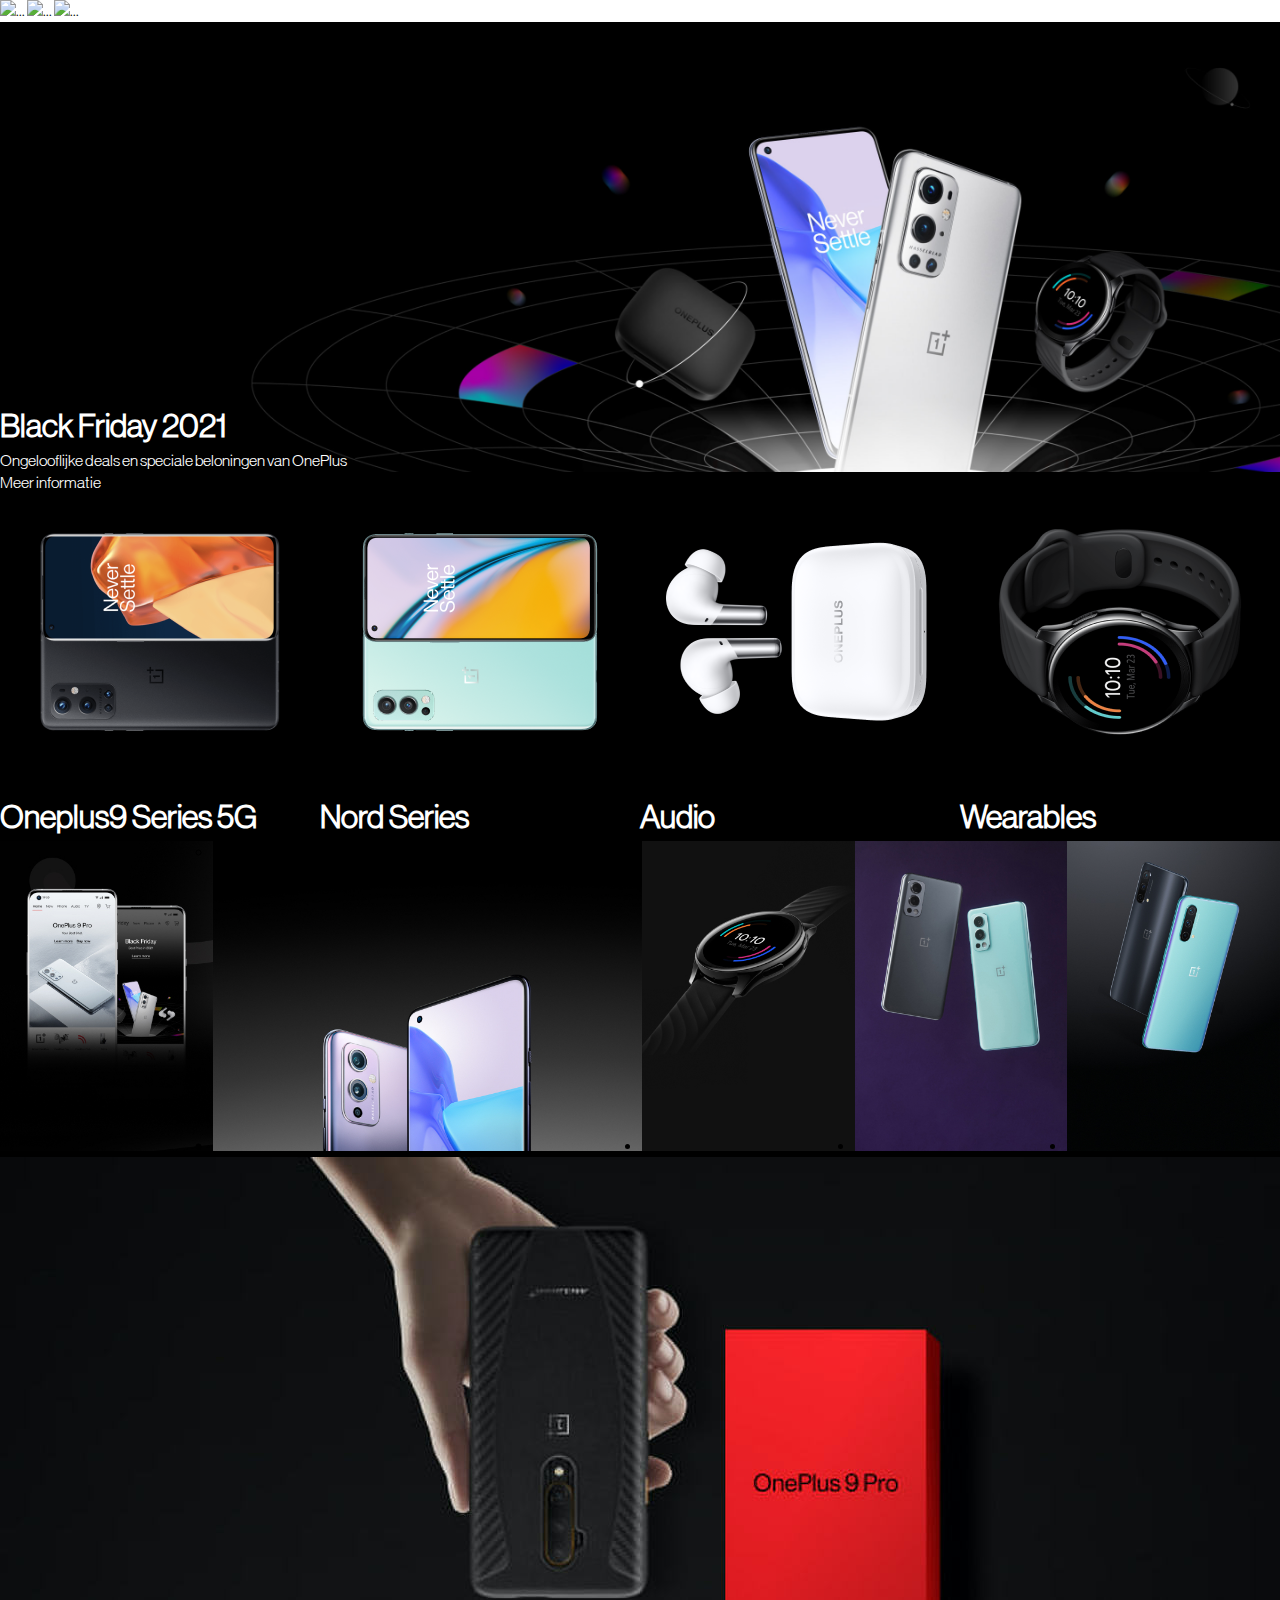
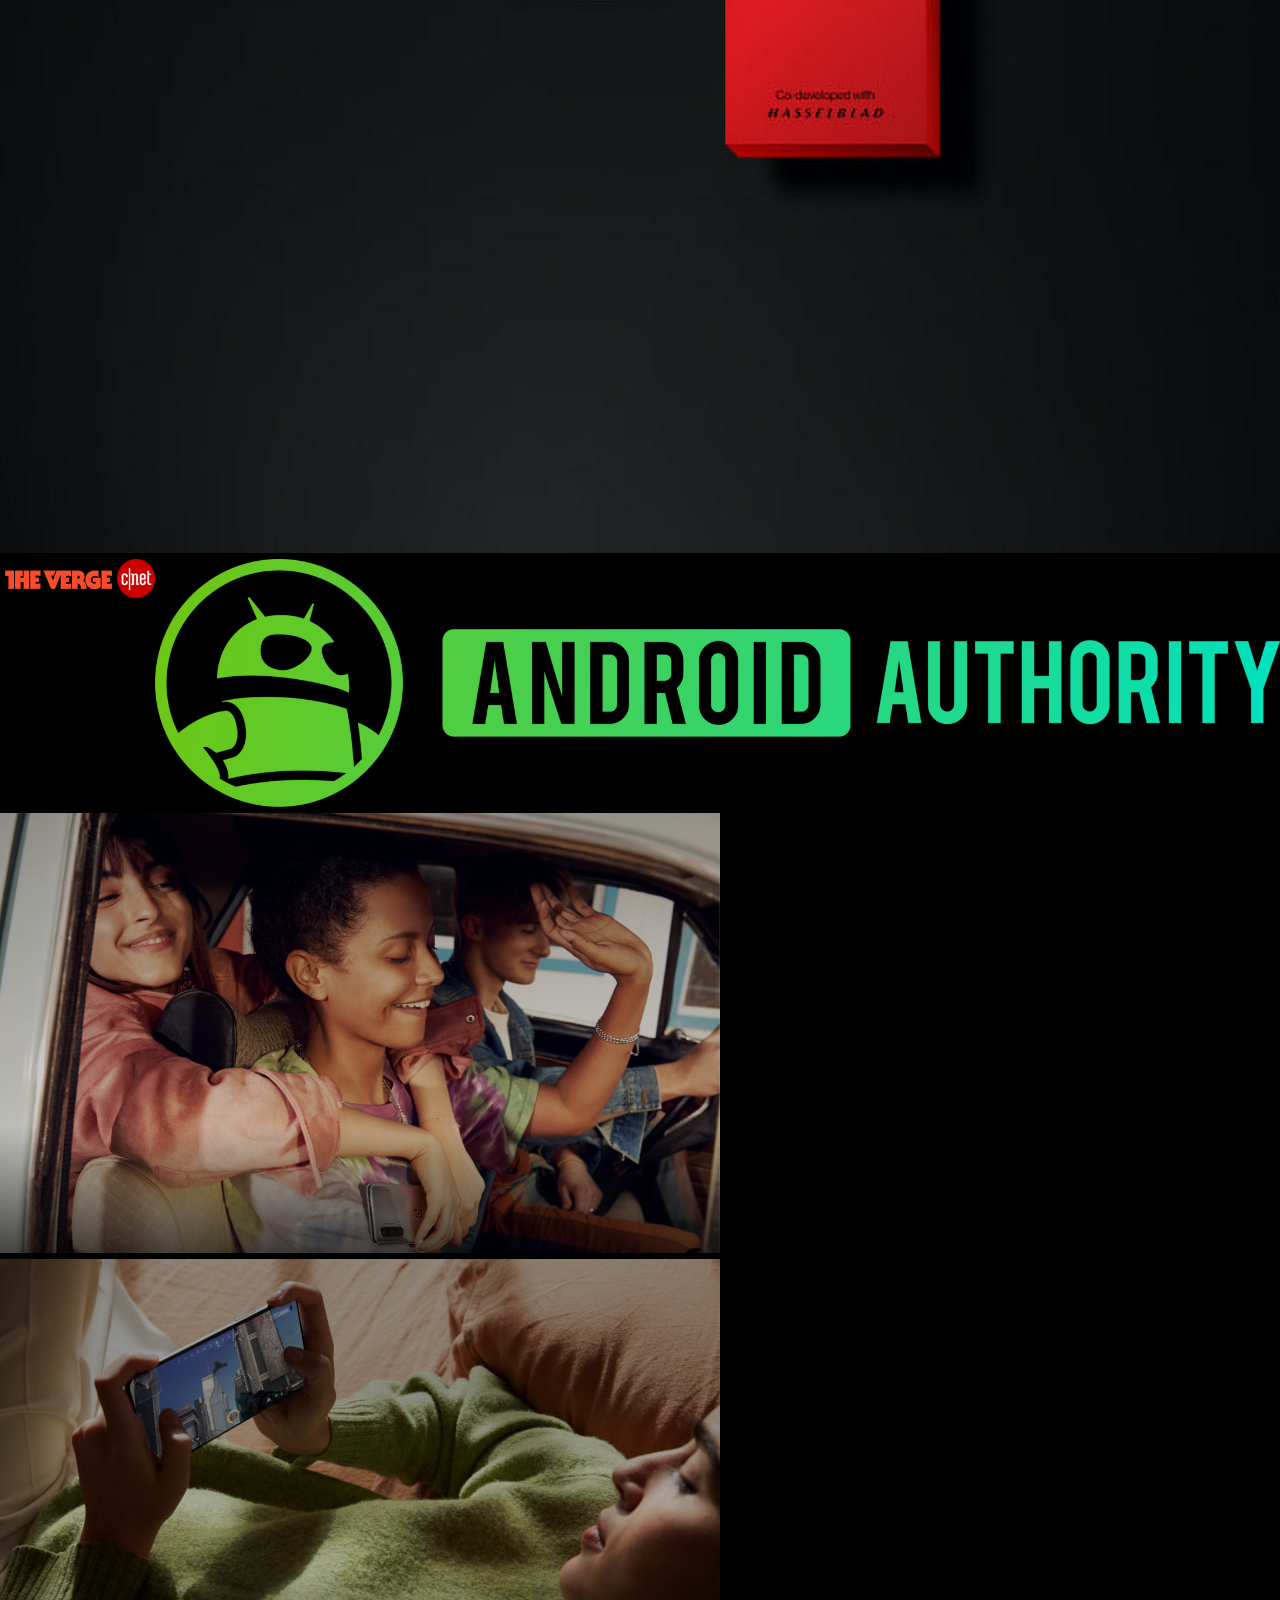
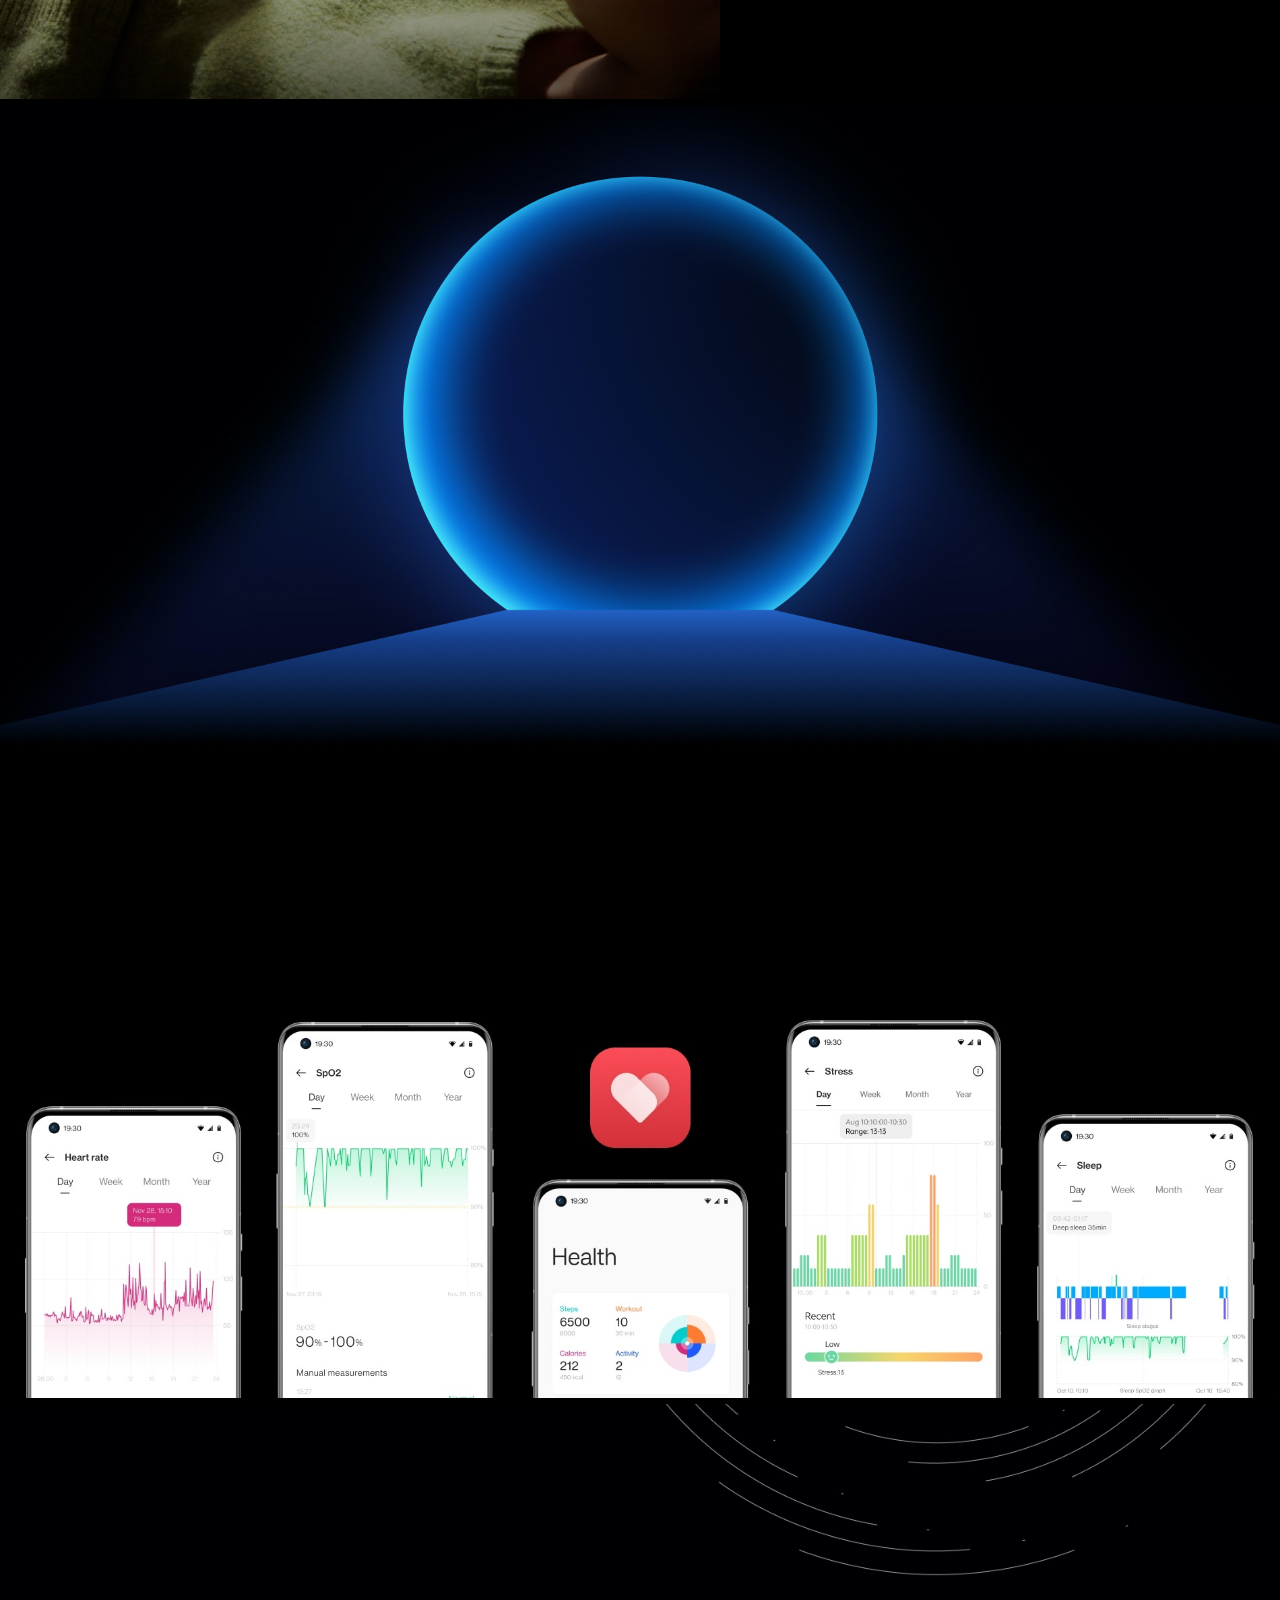
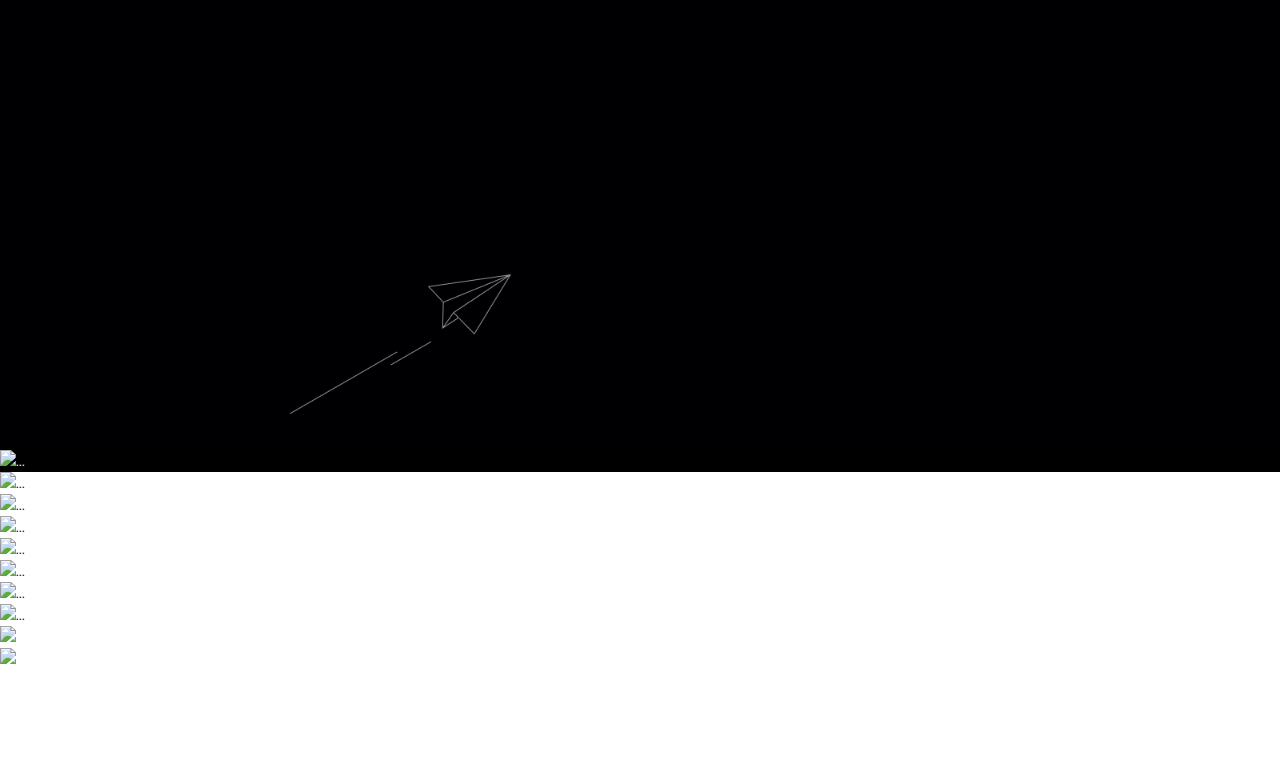
==== index.html @ 057f39b5 "Add files via upload" ====
<!doctype html>
<html lang="nl">
	
<head>
	<meta charset="UTF-8">
	<meta name="author" content="jouw naam">
	<meta name="viewport" content="width=device-width, initial-scale=1">
	
	<title>Never Settle - OnePlus (Nederland)</title>
	
	<link href="styles/style.css" rel="stylesheet">
	<link rel="icon" type="image/svg+xml" href="images/favicon.svg">
</head>

<body>
	<header>
		<img src="images/..." alt="...">
		<img src="images/..." alt="...">
		<img src="images/..." alt="...">
	</header>

	<main>

		<!--- Overzicht van de producten --->
		<section>

			<!--- Eerste carrousel --->
				<ul>
					<li>
						<a href="#">
							<h1>Black Friday 2021</h1>
							<p>Ongelooflijke deals en speciale beloningen van OnePlus</p>
							<a href="#">Meer informatie</a>
						</a>
					</li>
					<li>
						<a href="#">
							
							<h1></h1>
							<p></p>
							<a></a>
						</a>
					</li>
					<li>
						<a href="#">
							
							<h1></h1>
							<p></p>
							<a></a>
						</a>
					</li>
					<li>
						<a href="#">
							
							<h1></h1>
							<p></p>
							<a></a>
						</a>
					</li>
					<li>
						<a href="#">
							
							<h1></h1>
							<p></p>
							<a></a>
						</a>
					</li>
				</ul>

			<!--- Lijst van producten --->
			<ul>
				<li>
					<a href="#">
						<img src="images/lijst1_telefoon1.png" alt="Afbeelding van de OnePlus 9">
						<h1>Oneplus9 Series 5G</h1>
					</a>
				</li>

				<li>
					<a href="#">
						<img src="images/lijst1_telefoon2.png" alt="Afbeelding van OnePlus Nord">
						<h1>Nord Series</h1>
						<p></p>
						<a></a>
					</a>
				</li>

				<li>
					<a href="#">
						<img src="images/lijst1_earbuds.png" alt="Afbeelding van earbuds">
						<h1>Audio</h1>
						<p></p>
						<a></a>
					</a>
				</li>

				<li>
					<a href="#">
						<img src="images/lijst1_smartwatch.png" alt="Afbeelding van een smartwatch">
						<h1>Wearables</h1>
						<p></p>
						<a></a>
					</a>
				</li>
			</ul>

			<!--- Tegels met producten --->
			<ul>
				<!--- Tegel 1: OnePlus Store App --->
				<li>
					<a href="#">
						<img src="images/tile_oneplusstore.jpeg" alt="Afbeelding van 2 OnePlus toestellen">
						<h1></h1>
						<p></p>
						<a href="#"></a>
					</a>
				</li>
				<!--- Tegel 2: Tweede carrousel  --->
				<li>
					<ul>
							<li>
								<a href="#">
									<img class="hide" src="images/carrousel2_earbuds.jpeg" alt="Afbeelding van OnePlus Buds Pro ">
									<h1></h1>
									<p></p>
									<a href="#"></a>
								</a>
							</li>
							<li>
								<a href="#">
									<img src="images/carrousel2_oneplus9.jpeg" alt="afbeelding van OnePlus 9">
									<h1></h1>
									<p></p>
									<a href="#"></a>
								</a>
							</li>
					</ul>
				</li>
				<!--- Tegel 3: OnePlus Watch --->
				<li>
					<a href="#">
						<img src="images/tile_watch.jpeg" alt="...">
						<h1></h1>
						<p></p>
						<a href="#"></a>
					</a>
				</li>
				<!--- Tegel 4: OnePlus Nord 2 5G --->
				<li>
					<a href="#">
						<img src="images/tile_nord5g.jpeg" alt="...">
						<h1></h1>
						<p></p>
						<a href="#"></a>
					</a>
				</li>
				<!--- Tegel 5: OnePlus Nord CE 5G  --->
				<li>
					<a href="#">
						<img src="images/tile_nordce.jpeg" alt="...">
						<h1></h1>
						<p></p>
						<a href="#"></a>
					</a>
				</li>
			</ul>

			<!-- Tegel over inruilen en besparen -->
			<section>
				<a href="#">
					<img src="images/oneplus9pro.jpeg" alt="Afbeelding van OnePlus 9 pro">
					<h1></h1>
					<p></p>
					<a href="#"></a>
				</a>
			</section>

		</section>

			
			

		<!--- Quotes carrousel  --->
		<ul>
			<li>
				<img src="images/quote_theverge.png" alt="logo van the Verge">
				<blockquote></blockquote>	
			</li>

			<li>
				<img src="images/quote_cnet.png" alt="logo van Cnet">
				<blockquote></blockquote>	
			</li>

			<li>
				<img src="images/quote_androidauthority.png" alt="logo van Android Authority">
				<blockquote></blockquote>	
			</li>
		</ul>

		<!-- Tegels om te navigeren naar extra informatie-->
		<ul>
			<li>
				<a href="#">
					<h1></h1>
					<img src="images/lijst2_onderwijsprogramma.jpeg" alt="Foto van mensen in een auto">
					<a href="#"></a>
				</a>
			</li>
			<li>
				<a href="#">
					<h1></h1>
					<img src="images/lijst2_referralprogram.jpeg" alt="Foto van iemand die aan het gamen is op een telefoon">
					<a href="#"></a>
				</a>
			</li>
			<li>
				<a href="#">
					<h1></h1>
					<img src="images/lijst2_oxygenos.jpeg" alt="Afbeelding van een blauwe cirkel">
					<a href="#"></a>
				</a>
			</li>
			<li>
				<a href="#">
					<h1></h1>
					<img src="images/lijst2_health.jpeg" alt="Afbeelding van een gezondheidsapp">
					<a href="#"></a>
				</a>
			</li>
		</ul>

		<!-- Nieuwsbrief-->
		<section>
			<img src="images/subscribe.jpeg" alt="Afbeelding van een papieren vliegtuig">
			<h1></h1>
			<form></form>
			<p><a href="#"></a></p>
		</section>

		<!-- sticky knoppen-->
		<ul>
			<li>
				<a href="#">
					<img src="images/..." alt="...">
				</a>
			</li>
		</ul>
	</main>

	<footer>
		<!-- accordion met navigatie-->
		<ul>
			<li>
				<a href="#">
					<h1></h1>
				</a>
			</li>
			<li>
				<a href="#">
					<h1></h1>
				</a>
			</li>
			<li>
				<a href="#">
					<h1></h1>
				</a>
			</li>
			<li>
				<a href="#">
					<h1></h1>
				</a>
			</li>
			<li>
				<a href="#">
					<h1></h1>
				</a>
			</li>
		</ul>

		<!-- Betaalmethodes -->
		<ul>
			<li>
				<img src="images/..." alt="...">
			</li>
			<li>
				<img src="images/..." alt="...">
			</li>
			<li>
				<img src="images/..." alt="...">
			</li>
			<li>
				<img src="images/..." alt="...">
			</li>
			<li>
				<img src="images/..." alt="...">
			</li>
			<li>
				<img src="images/..." alt="...">
			</li>
			<li>
				<img src="images/..." alt="...">
			</li>
		</ul>

		<!-- Contact -->
		<section>
			<a href="#">
				<img src="images/..." alt="...">
			
			</a>
			<p></p>
		</section>

		<!-- Taalselectie -->
		<section>
			<a href="#">
				<img src="images/..." alt="...">
			</a>
		</section>

		<!-- Footer navigatie -->

		<ul>
			<li>
				<a href="#"></a>
			</li>
			<li>
				<a href="#"></a>
			</li>
			<li>
				<a href="#"></a>
			</li>
			<li>
				<a href="#"></a>
			</li>
			<li>
				<a href="#"></a>
			</li>
		</ul>
		

	</footer>
	
</body>
	
</html>
---- styles/style.css ----
*, html, *::after, *::before {
  box-sizing:border-box;  
  padding: 0px;
	margin: 0px;
  max-width:100%;
  
}

@font-face{
  font-family: "One Plus Sans";
  src: url("../fonts/OnePlusSans-Light.ttf");
}

body{
  font-family: "One Plus Sans", sans-serif
}

main{
  background-color:black;
}

a{
  text-decoration:none;
  color:white;
}

a:visited{
  text-decoration:none;
  color:white;
}

section:first-of-type > ul:first-of-type > li:first-of-type {
  background-image:url("../images/carrousel1_afbeelding1.jpeg");
  background-size:cover;
  height:50vh;
  background-position:95%;
}

section:first-of-type > ul:first-of-type > li:first-of-type > a:first-of-type{
  display:flex;
  flex-direction:column;
  justify-content:flex-end;
  height:inherit;

}

section:first-of-type > ul:nth-of-type(2){
  display:flex;
}

section:first-of-type > ul:nth-of-type(3){
  display:flex;
}

main > ul:first-of-type{
  display:flex;
}

.hide{
  display:none;
}
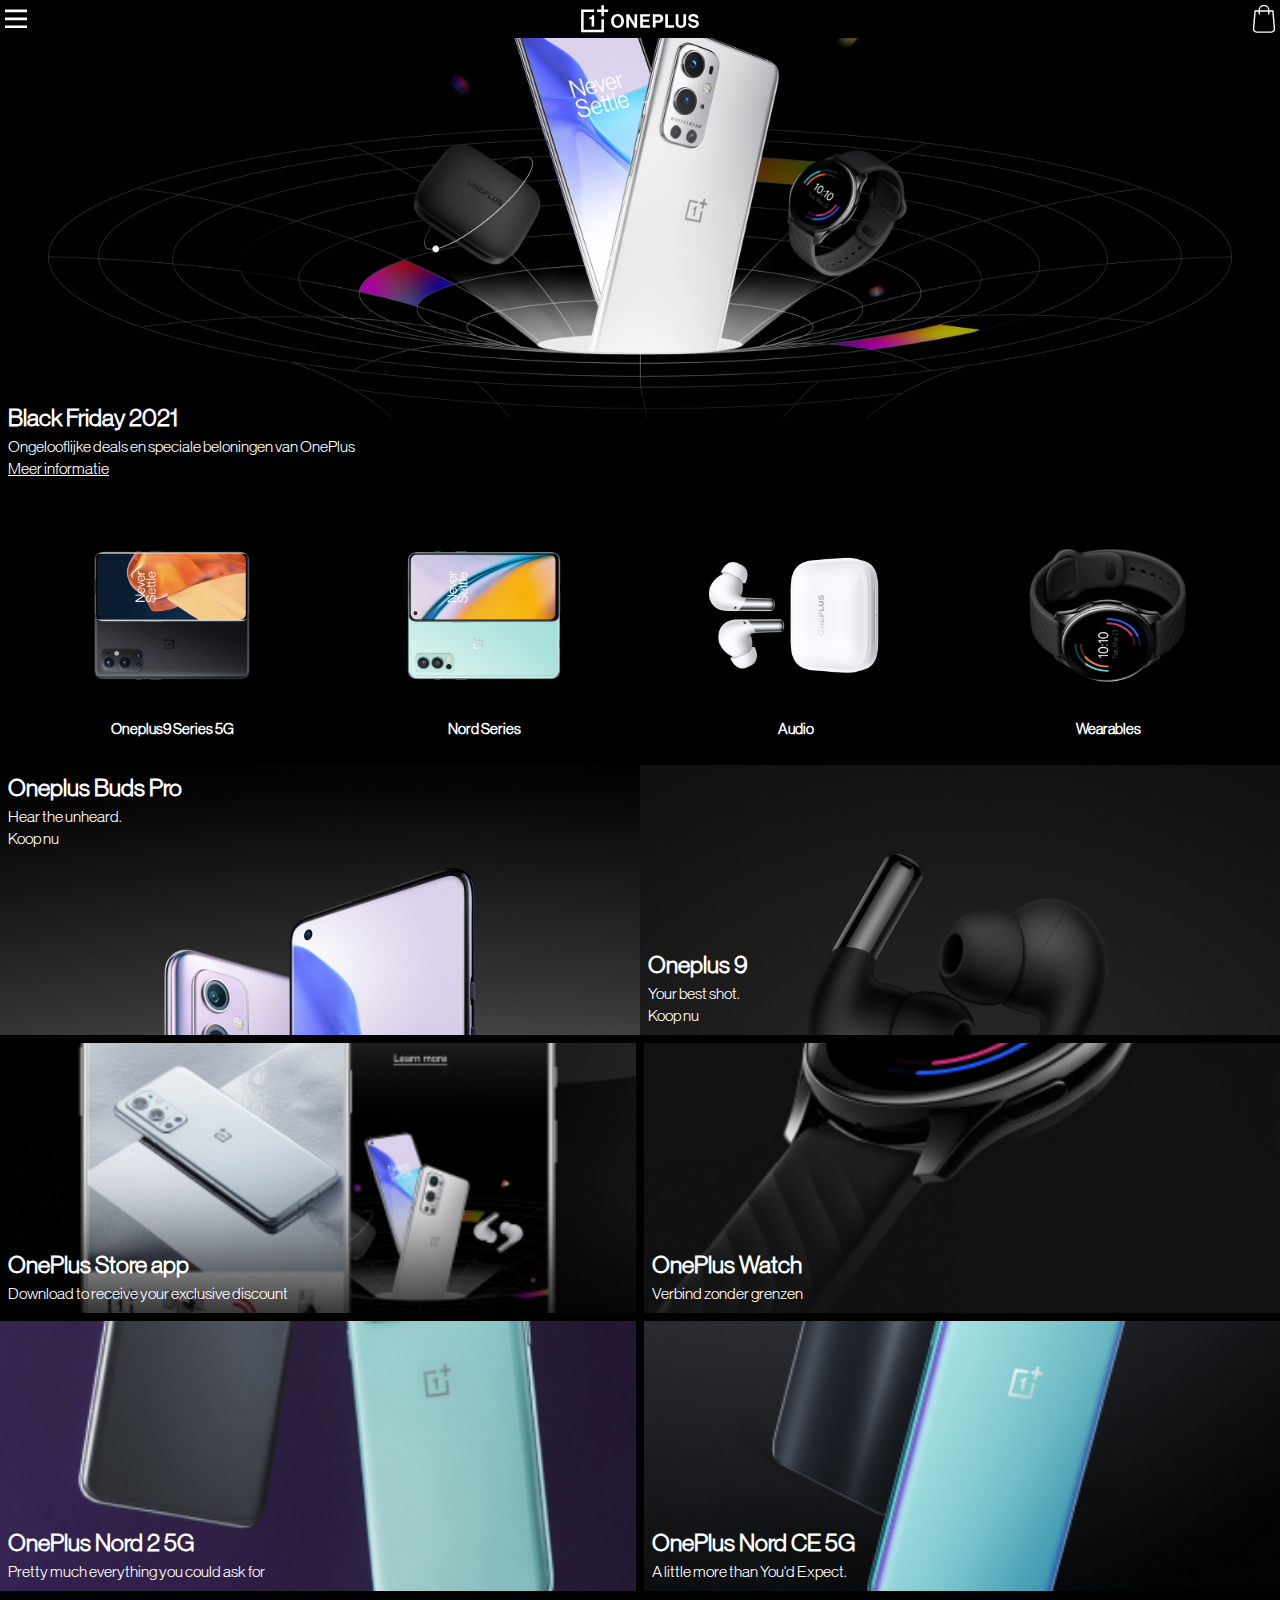
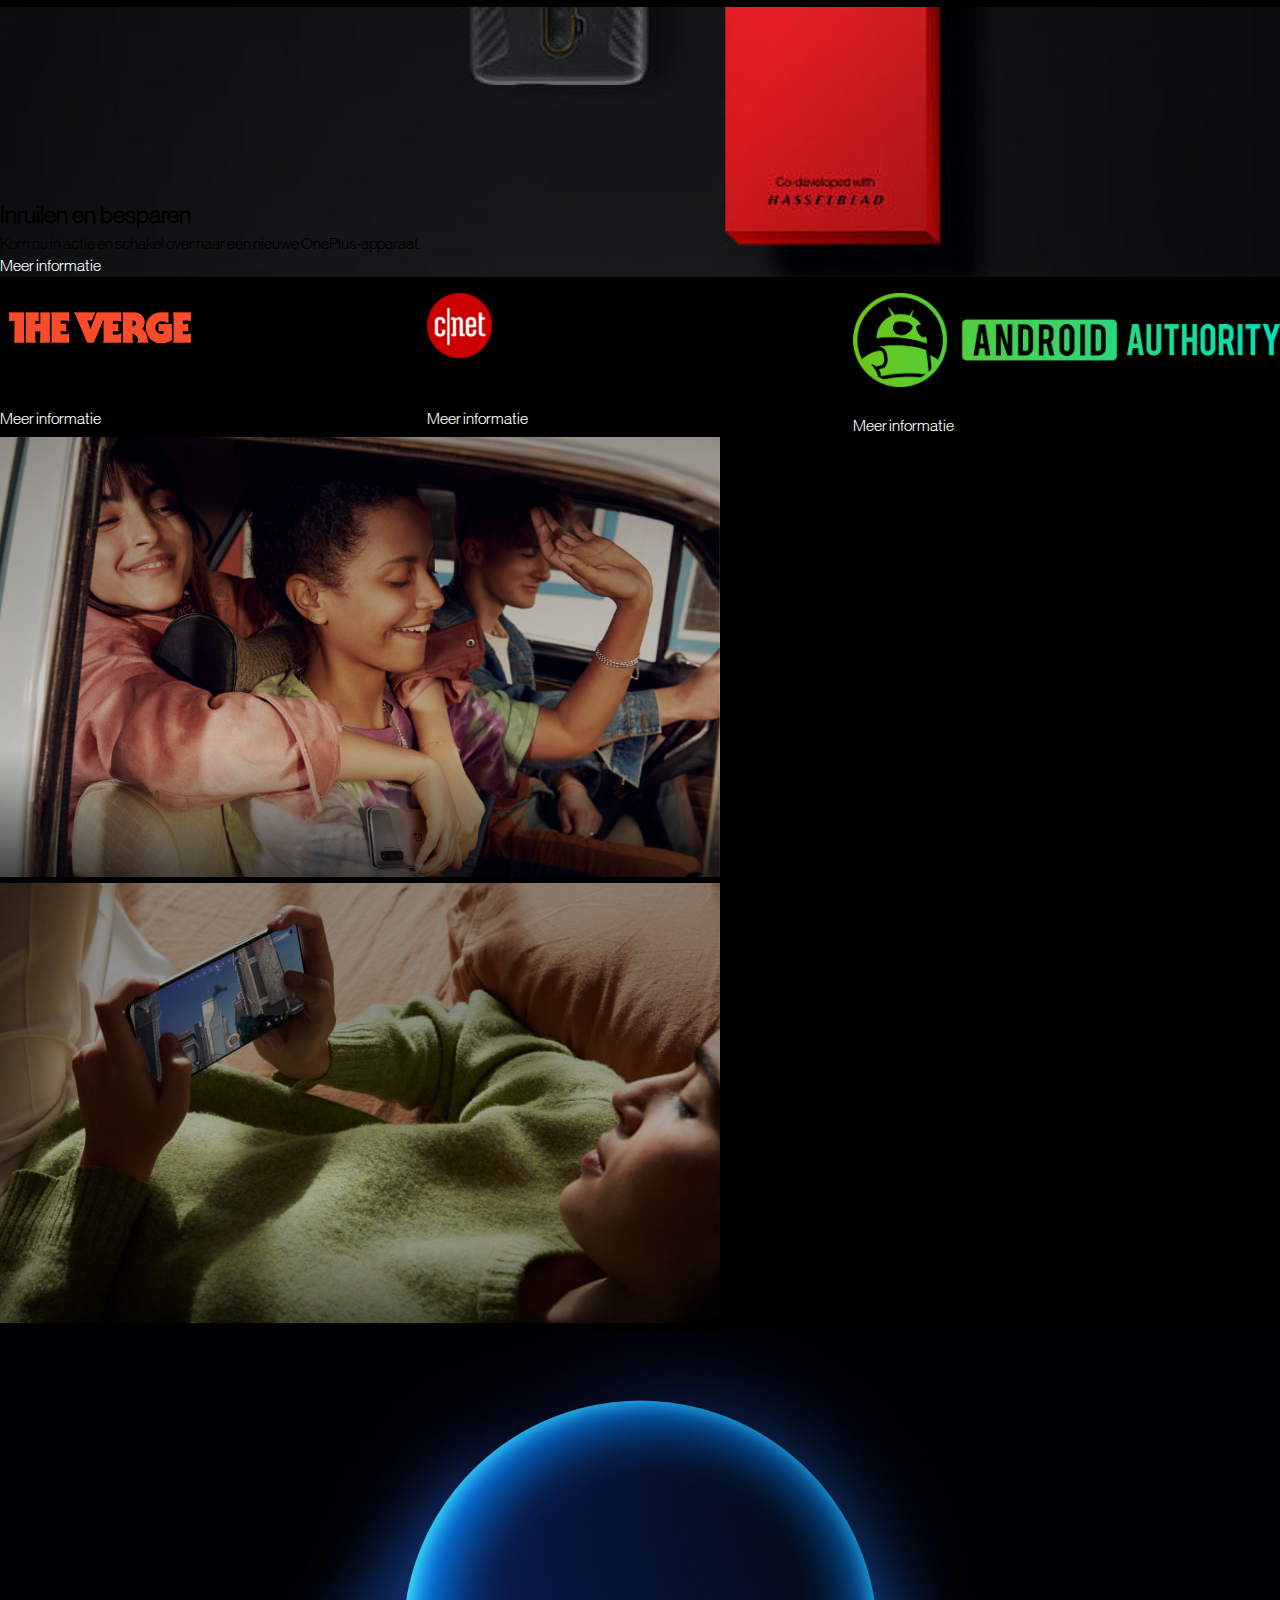
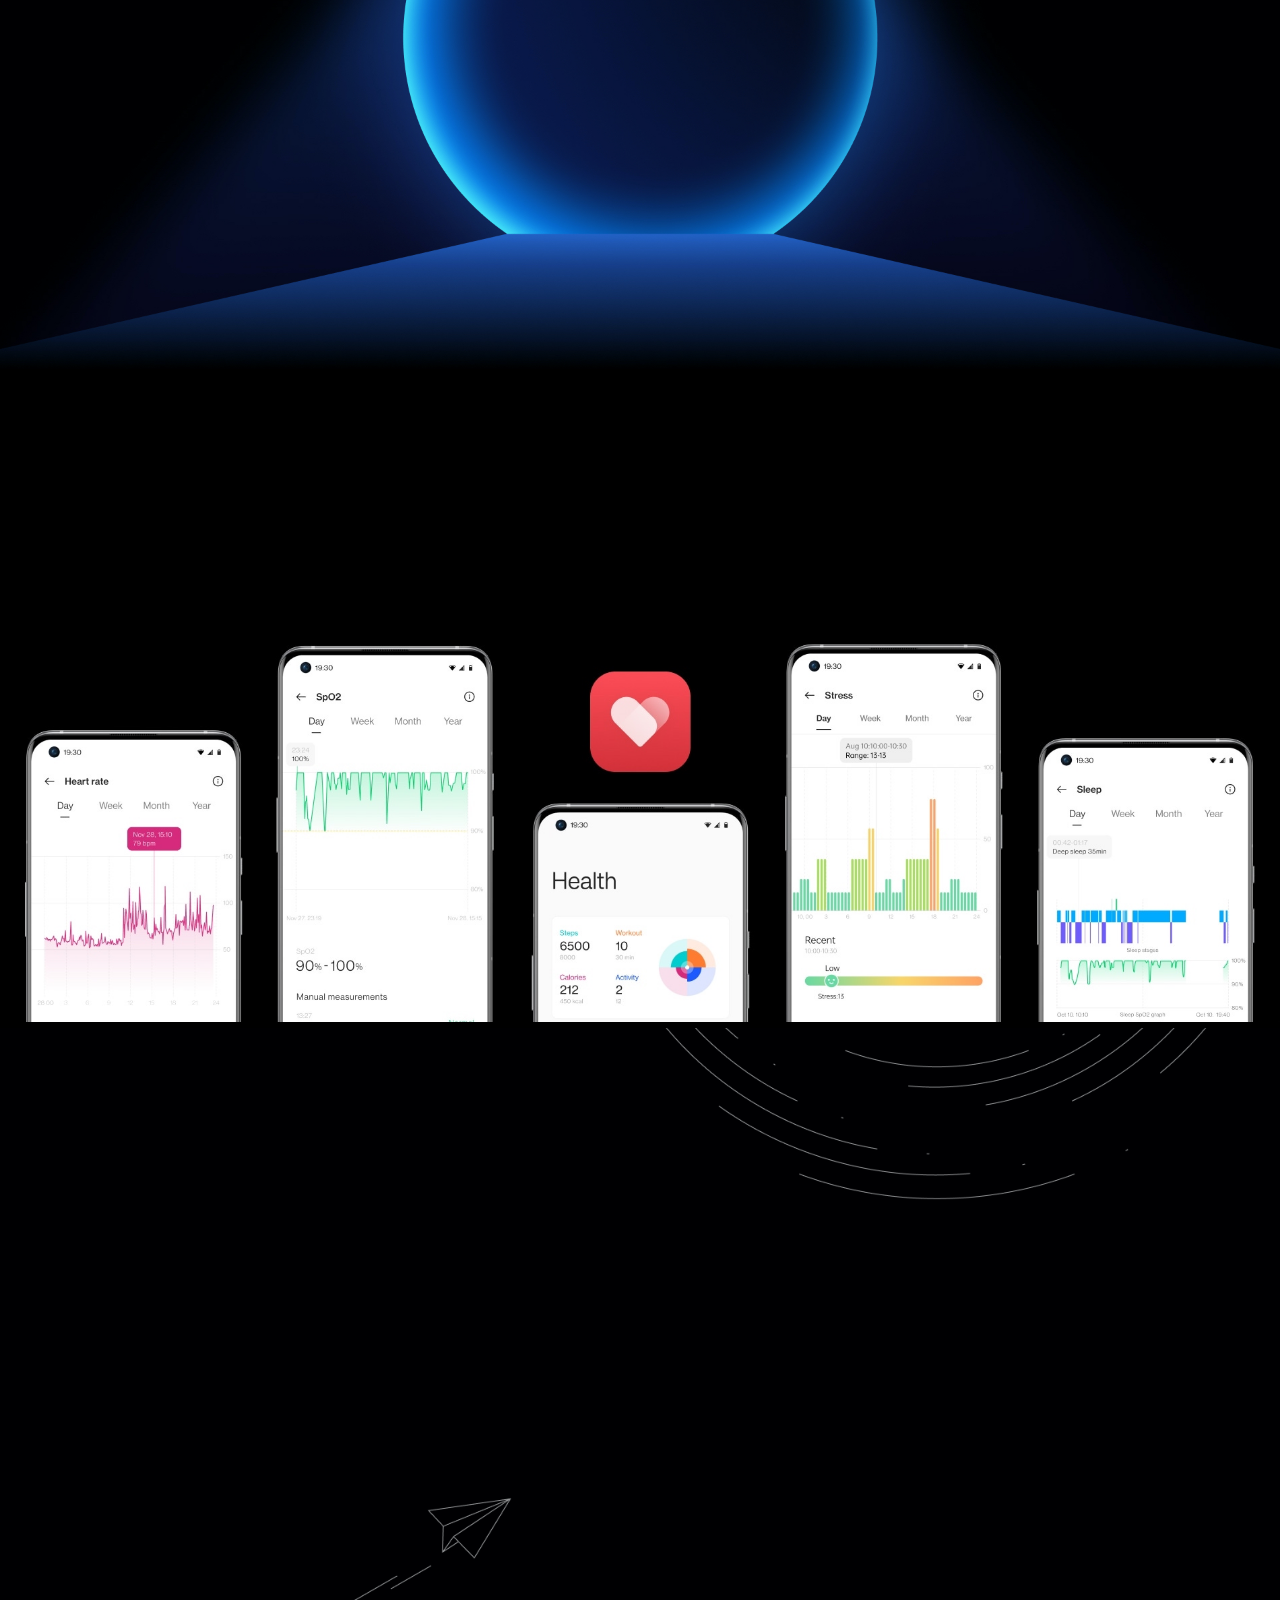
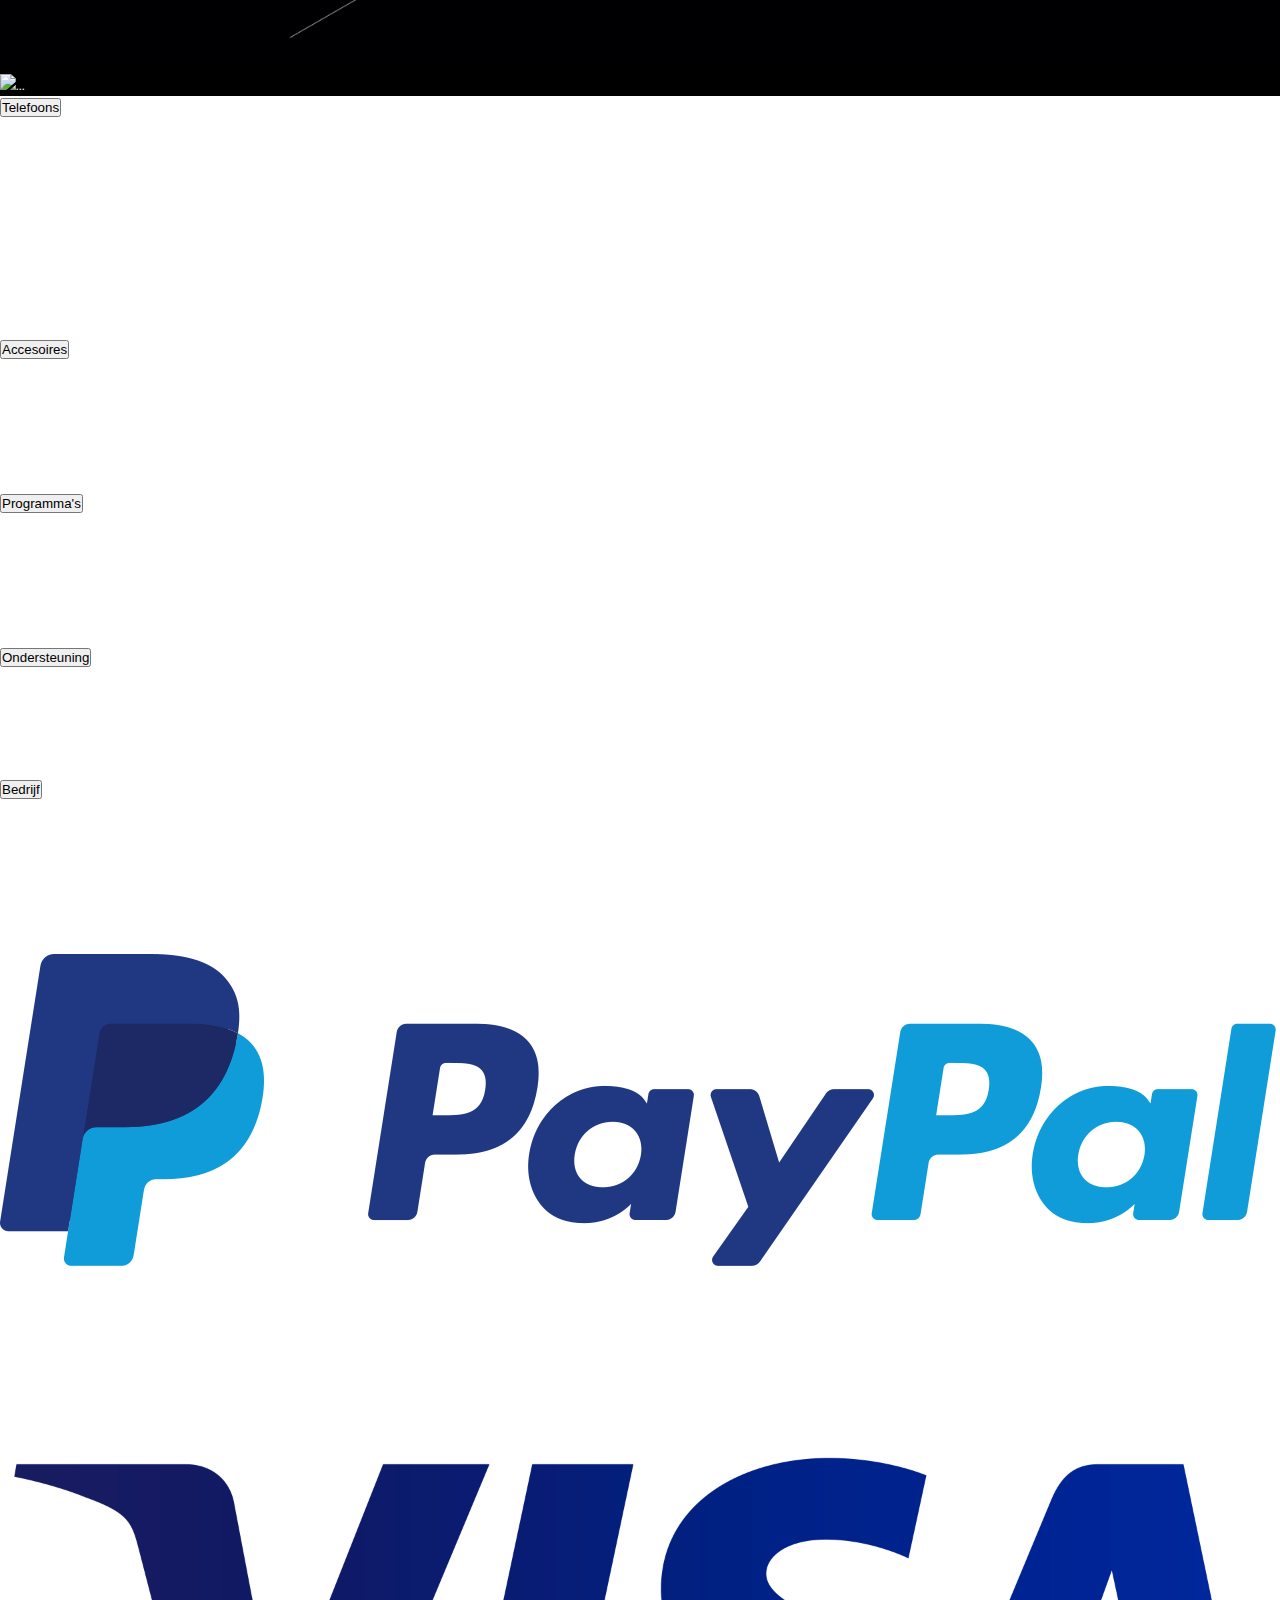
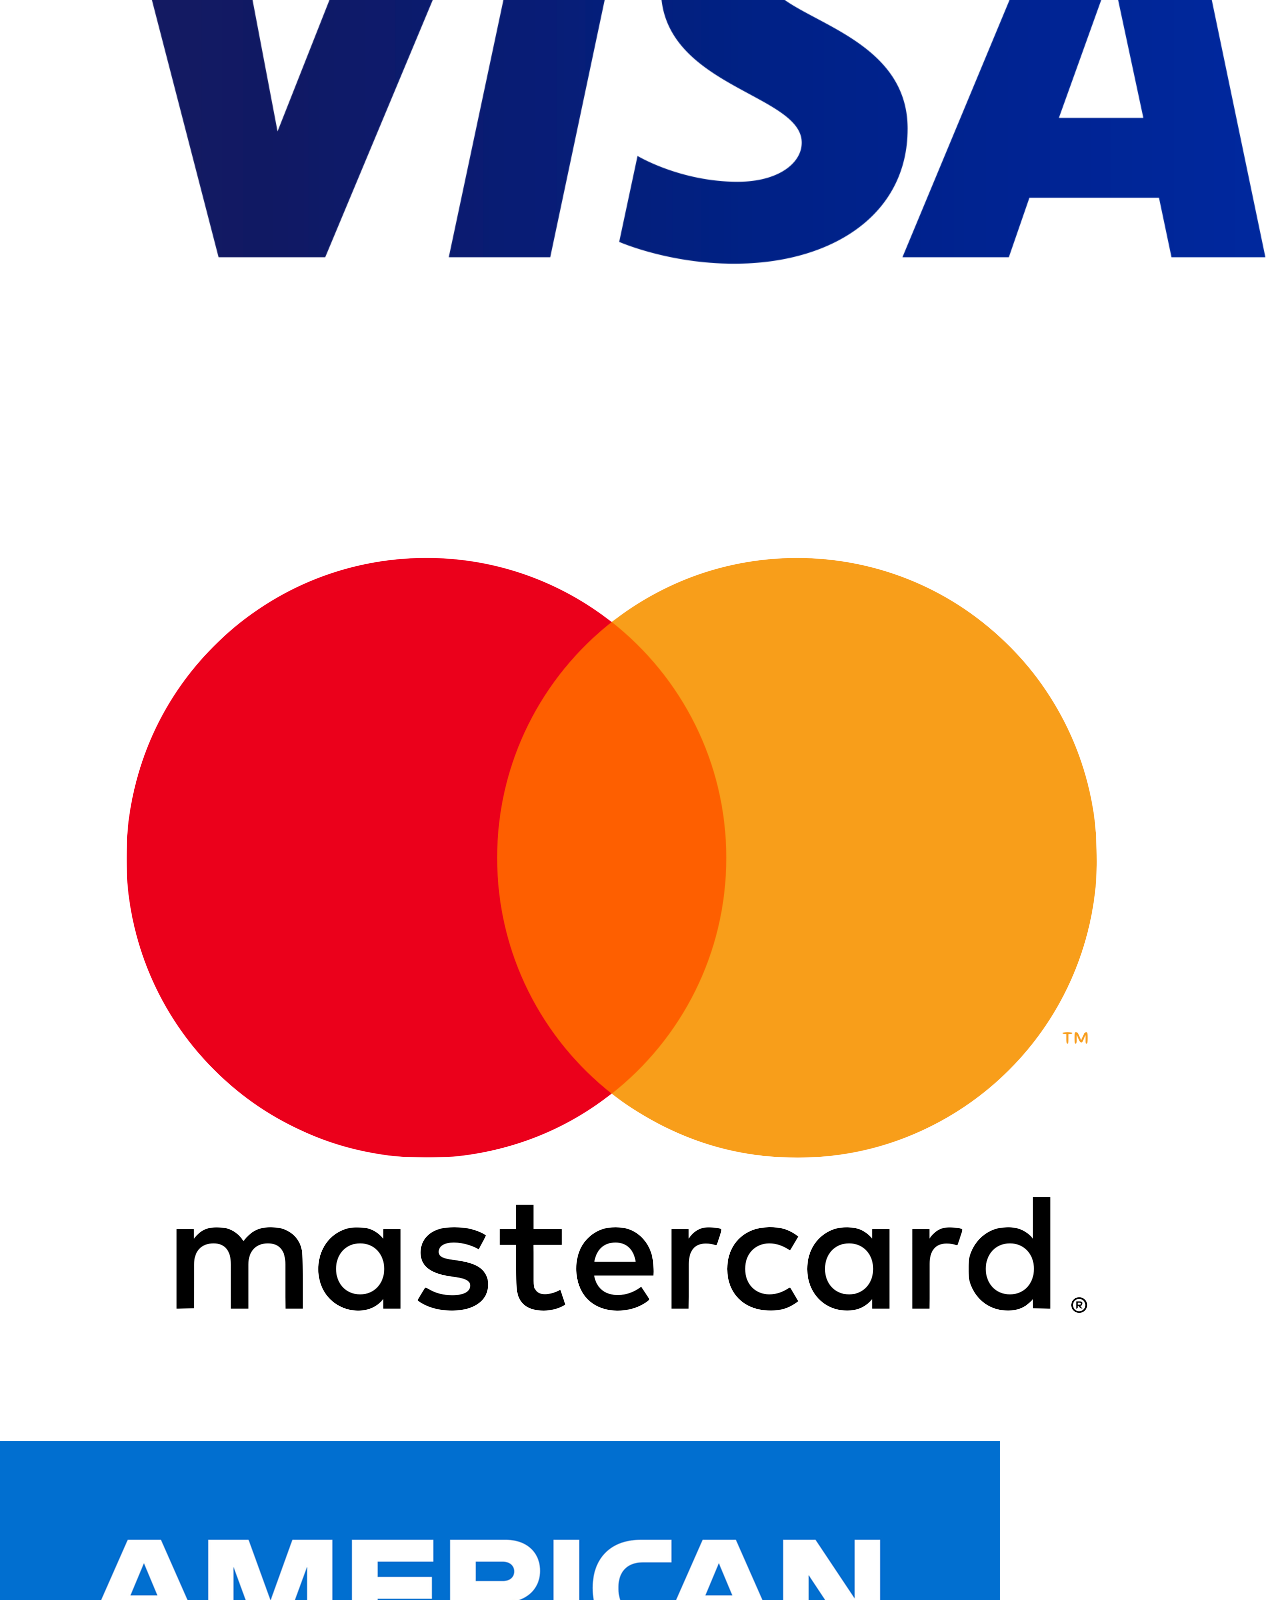
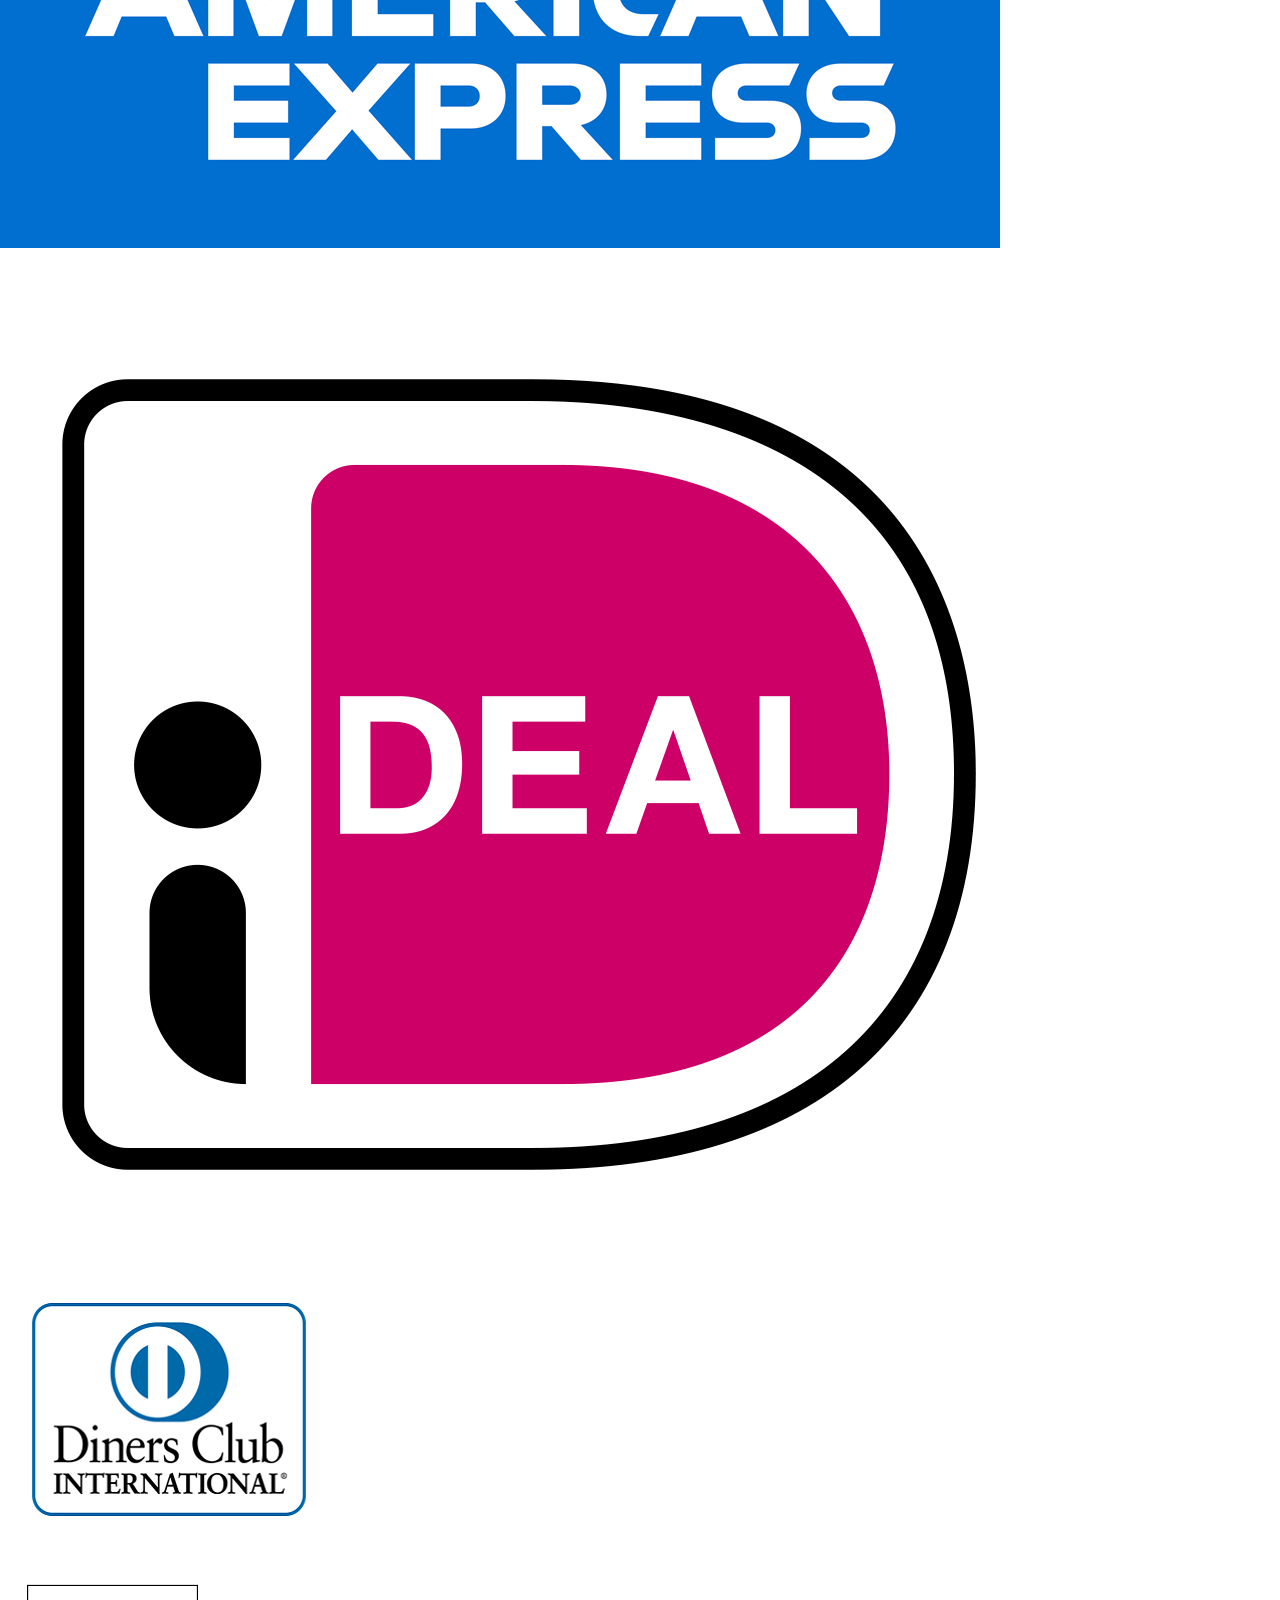
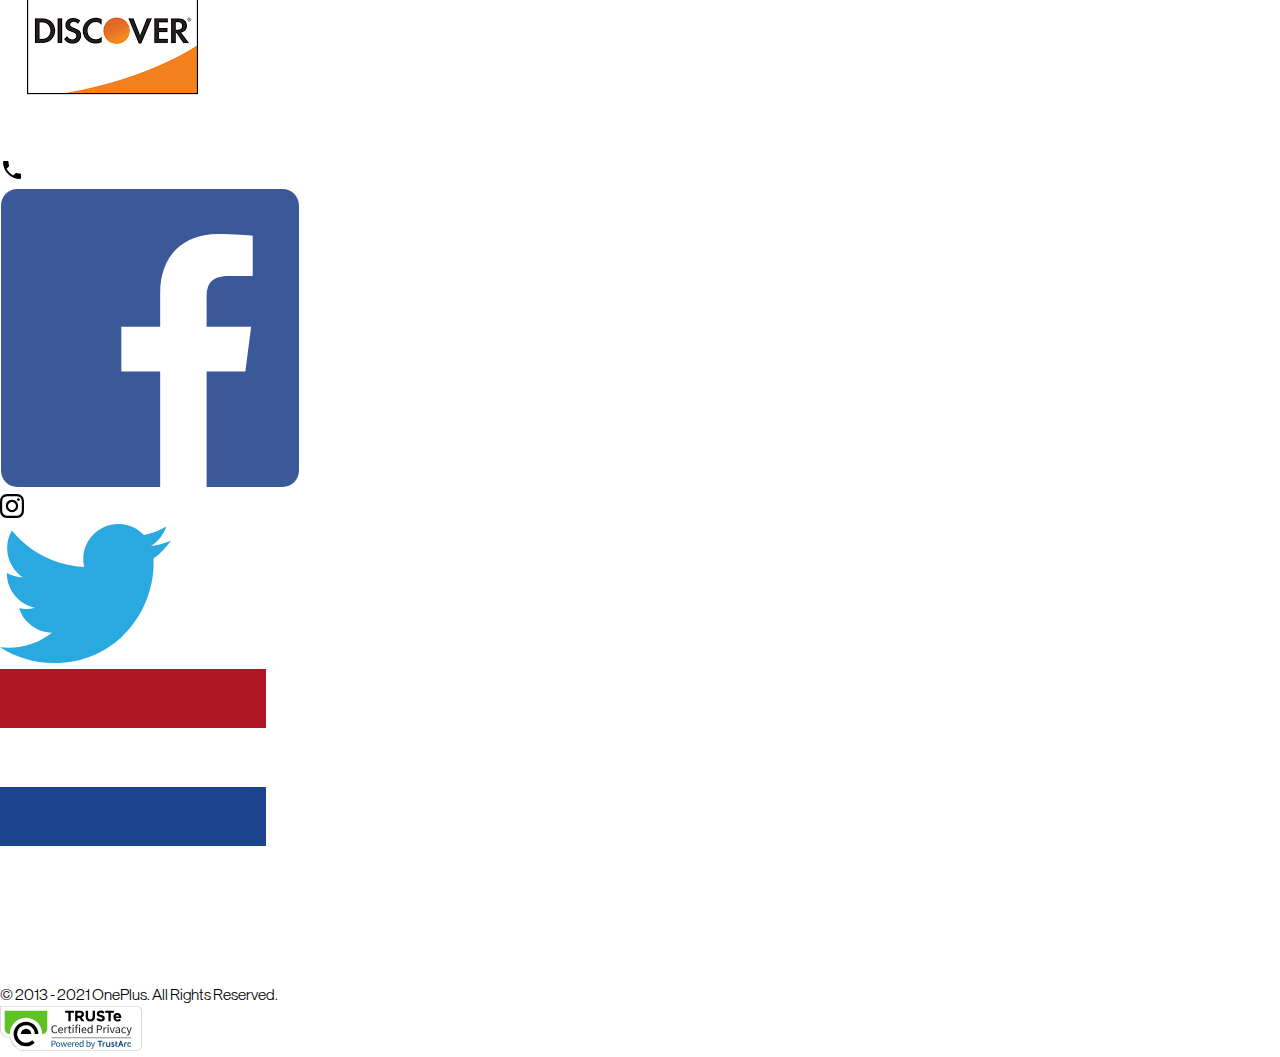
==== commit 3298843c: "Add files via upload" ====
--- a/index.html
+++ b/index.html
@@ -14,187 +14,187 @@
 
 <body>
 	<header>
-		<img src="images/..." alt="...">
-		<img src="images/..." alt="...">
-		<img src="images/..." alt="...">
+
+		<svg xmlns="http://www.w3.org/2000/svg" viewBox="0 0 17 14">
+			<path class="cls-1" d="M0,2H17V0H0ZM0,8H17V6H0Zm0,6H17V12H0Z"/>
+		</svg>
+		
+		<svg xmlns="http://www.w3.org/2000/svg" viewBox="0 0 174.6 40.8">
+			<path class="cls-1" d="M59.6,23.6c0-3.9-1.8-7-5.4-7s-5.5,3.1-5.5,7,1.8,7,5.5,7,5.4-3.1,5.4-7m-14.9,0c0-5.9,3.7-10.3,9.5-10.3s9.5,4.4,9.5,10.3S60,33.8,54.2,33.8s-9.5-4.3-9.5-10.2m22.4-9.9h4.1l6.6,11c.6,1.1,1.4,2.8,1.4,2.8h.1s-.1-2-.1-3.4V13.7h3.9V33.4H79.2L72.4,22.5c-.6-1-1.4-2.7-1.4-2.7h-.1s.1,2.1.1,3.4V33.4H67.1Zm20.4,0H102V17H91.5v4.4h9.2v3.3H91.5V30h10.6v3.4H87.5ZM110.1,23h4.1c2.1,0,3.2-1.2,3.2-2.9a2.79,2.79,0,0,0-3.1-2.9h-4.2ZM106,13.7h8.7a7.42,7.42,0,0,1,5.2,1.8,6.34,6.34,0,0,1,1.8,4.5c0,3.7-2.5,6.2-6.6,6.2h-4.8v7.1h-4.1V13.7Zm18.5,0h4V30h9.2v3.4H124.5ZM139.9,27V13.7h4V27.1c0,2,1,3.5,3.7,3.5,2.5,0,3.7-1.5,3.7-3.5V13.7h4V27.1c0,4.2-2.6,6.7-7.6,6.7-5.2-.1-7.8-2.5-7.8-6.8m18.2.3H162c.3,2.4,1.6,3.3,4.4,3.3,2,0,3.8-.7,3.8-2.5s-1.9-2.3-4.9-3c-3.5-.8-6.8-1.7-6.8-5.8,0-3.9,3.2-5.9,7.5-5.9s7.3,2.2,7.6,6.1h-3.8c-.2-2-1.8-3-3.8-3s-3.6.9-3.6,2.3c0,1.6,1.4,2.1,4.3,2.7,4.1.9,7.4,1.8,7.4,6.1,0,4-3.2,6.2-7.7,6.2-5.2,0-8.2-2.4-8.3-6.5M.5,6.7V40.3H34.1V21.1H30.4V36.6H4.2V10.5H19.7V6.7ZM30.4.5V6.7H24.1v3.8h6.3v6.2h3.7V10.5h6.2V6.7H34.1V.5Z"/>
+			<path d="M19.7,31.6V15.2H16.4a3.22,3.22,0,0,1-1,2.5,4,4,0,0,1-2.6.7h-.4v2.7h3.5V31.6Z"/>
+		</svg>
+
+		<svg xmlns="http://www.w3.org/2000/svg" viewBox="0 0 386 483.1">
+			<path d="M386,418.7,358.2,105.4a11.91,11.91,0,0,0-12-10.9H287.6a94.6,94.6,0,0,0-189.2,0H39.8a12.05,12.05,0,0,0-12,10.9L0,418.7v1.1c0,34.9,32.1,63.3,71.5,63.3h243c39.4,0,71.5-28.4,71.5-63.3ZM193,24a70.7,70.7,0,0,1,70.6,70.5H122.4A70.7,70.7,0,0,1,193,24ZM314.5,459H71.5c-26,0-47.2-17.3-47.5-38.8L50.8,118.5H98.4v42.1a12,12,0,0,0,24,0V118.5H263.6v42.1a12,12,0,1,0,24,0V118.5h47.6L362,420.3C361.7,441.7,340.5,459,314.5,459Z"/>
+		</svg>
+	
 	</header>
 
 	<main>
 
-		<!--- Overzicht van de producten --->
+		<!-- Overzicht van de producten -->
 		<section>
-
-			<!--- Eerste carrousel --->
-				<ul>
-					<li>
-						<a href="#">
-							<h1>Black Friday 2021</h1>
+			<!-- Eerste carrousel -->
+				<ul>
+					<li>
+						<a href="#">
+							<h2>Black Friday 2021</h2>
 							<p>Ongelooflijke deals en speciale beloningen van OnePlus</p>
-							<a href="#">Meer informatie</a>
+							<p>Meer informatie</p>
+						</a>
+					</li>
+					<li>
+						<a href="#">
+							<h2>OnePlus Nord 2 x PACMAN edition</h2>
+							<p>Pretty much all the fun you could ask for.</p>
+							<p> Meer informatie</p>
 						</a>
 					</li>
 					<li>
 						<a href="#">
 							
-							<h1></h1>
-							<p></p>
-							<a></a>
+							<h2>OnePlus Education-programma</h2>
+							<p>Verifieer je studentenidentiteit om exclusieve kortingen te krijgen</p>
+							<p>Nu Verifieren</p>
+						
+						</a>
+					</li>
+					<li>
+						<a href="#">
+							<h2>OnePlus Day</h2>
+							<p>Vel plezier met het deelnemen aan de OnePlus Day Beperkte Flash Sale! Ontdek de voordelen van het OnePlus lidmaatschap</p>
+							<p>Meer info over het OnePlus lidmaatschap</p>
+				
 						</a>
 					</li>
 					<li>
 						<a href="#">
 							
-							<h1></h1>
-							<p></p>
-							<a></a>
-						</a>
-					</li>
-					<li>
-						<a href="#">
-							
-							<h1></h1>
-							<p></p>
-							<a></a>
-						</a>
-					</li>
-					<li>
-						<a href="#">
-							
-							<h1></h1>
-							<p></p>
-							<a></a>
-						</a>
-					</li>
-				</ul>
-
-			<!--- Lijst van producten --->
+							<h2>OnePlus 9 Pro</h2>
+							<p>koop nu</p>
+						
+						</a>
+					</li>
+				</ul>
+			
+		</section>
+		<section>
+			<!-- Lijst van producten -->
 			<ul>
 				<li>
 					<a href="#">
+						<h2>Oneplus9 Series 5G</h2>
 						<img src="images/lijst1_telefoon1.png" alt="Afbeelding van de OnePlus 9">
-						<h1>Oneplus9 Series 5G</h1>
-					</a>
-				</li>
-
-				<li>
-					<a href="#">
+					</a>
+				</li>
+
+				<li>
+					<a href="#">
+						<h2>Nord Series</h2>
 						<img src="images/lijst1_telefoon2.png" alt="Afbeelding van OnePlus Nord">
-						<h1>Nord Series</h1>
-						<p></p>
-						<a></a>
-					</a>
-				</li>
-
-				<li>
-					<a href="#">
+					</a>
+				</li>
+
+				<li>
+					<a href="#">
+						<h2> Audio</h2>
 						<img src="images/lijst1_earbuds.png" alt="Afbeelding van earbuds">
-						<h1>Audio</h1>
-						<p></p>
-						<a></a>
-					</a>
-				</li>
-
-				<li>
-					<a href="#">
+					</a>
+				</li>
+
+				<li>
+					<a href="#">
+						<h2>Wearables</h2>
 						<img src="images/lijst1_smartwatch.png" alt="Afbeelding van een smartwatch">
-						<h1>Wearables</h1>
-						<p></p>
-						<a></a>
 					</a>
 				</li>
 			</ul>
 
-			<!--- Tegels met producten --->
+			<!-- Tegels met producten -->
 			<ul>
-				<!--- Tegel 1: OnePlus Store App --->
-				<li>
-					<a href="#">
-						<img src="images/tile_oneplusstore.jpeg" alt="Afbeelding van 2 OnePlus toestellen">
-						<h1></h1>
-						<p></p>
-						<a href="#"></a>
-					</a>
-				</li>
-				<!--- Tegel 2: Tweede carrousel  --->
+				<!-- Tegel 1: OnePlus Store App -->
+				<li>
+					<a href="#">
+						<h2>OnePlus Store app</h2>
+						<p>Download to receive your exclusive discount</p>
+						
+					</a>
+				</li>
+				<!-- Tegel 2: Tweede carrousel  -->
 				<li>
 					<ul>
 							<li>
 								<a href="#">
-									<img class="hide" src="images/carrousel2_earbuds.jpeg" alt="Afbeelding van OnePlus Buds Pro ">
-									<h1></h1>
-									<p></p>
-									<a href="#"></a>
+									<h2>Oneplus 9</h2>
+									<p>Your best shot.</p>
+									<p>Koop nu</p>
 								</a>
 							</li>
 							<li>
 								<a href="#">
-									<img src="images/carrousel2_oneplus9.jpeg" alt="afbeelding van OnePlus 9">
-									<h1></h1>
-									<p></p>
-									<a href="#"></a>
+									<h2>Oneplus Buds Pro</h2>
+									<p>Hear the unheard.</p>
+									<p>Koop nu</p>
+									
 								</a>
 							</li>
 					</ul>
 				</li>
-				<!--- Tegel 3: OnePlus Watch --->
-				<li>
-					<a href="#">
-						<img src="images/tile_watch.jpeg" alt="...">
-						<h1></h1>
-						<p></p>
-						<a href="#"></a>
-					</a>
-				</li>
-				<!--- Tegel 4: OnePlus Nord 2 5G --->
-				<li>
-					<a href="#">
-						<img src="images/tile_nord5g.jpeg" alt="...">
-						<h1></h1>
-						<p></p>
-						<a href="#"></a>
-					</a>
-				</li>
-				<!--- Tegel 5: OnePlus Nord CE 5G  --->
-				<li>
-					<a href="#">
-						<img src="images/tile_nordce.jpeg" alt="...">
-						<h1></h1>
-						<p></p>
-						<a href="#"></a>
+				<!-- Tegel 3: OnePlus Watch -->
+				<li>
+					<a href="#">
+						<h2>OnePlus Watch</h2>
+						<p>Verbind zonder grenzen</p>
+			
+					</a>
+				</li>
+				<!-- Tegel 4: OnePlus Nord 2 5G -->
+				<li>
+					<a href="#">
+		
+						<h2>OnePlus Nord 2 5G</h2>
+						<p>Pretty much everything you could ask for</p>
+				
+					</a>
+				</li>
+				
+				<!-- Tegel 5: OnePlus Nord CE 5G  -->
+				<li>
+					<a href="#">
+						<h2>OnePlus Nord CE 5G</h2>
+						<p>A little more than You'd Expect.</p>
+					
 					</a>
 				</li>
 			</ul>
 
 			<!-- Tegel over inruilen en besparen -->
 			<section>
-				<a href="#">
-					<img src="images/oneplus9pro.jpeg" alt="Afbeelding van OnePlus 9 pro">
-					<h1></h1>
-					<p></p>
-					<a href="#"></a>
-				</a>
+				<h2>Inruilen en besparen</h2>
+				<p>Kom nu in actie en schakel over naar een nieuwe OnePlus-apparaat.</p>
+				<a href="#">Meer informatie</a>
 			</section>
 
 		</section>
 
-			
-			
-
-		<!--- Quotes carrousel  --->
+		<!-- Quotes carrousel  -->
 		<ul>
 			<li>
 				<img src="images/quote_theverge.png" alt="logo van the Verge">
-				<blockquote></blockquote>	
+				<blockquote>"The OnePlus 9 checks all the boxes required of a 2021 flagship phone"</blockquote>	
+				<a href="#">Meer informatie</a>
 			</li>
 
 			<li>
 				<img src="images/quote_cnet.png" alt="logo van Cnet">
-				<blockquote></blockquote>	
+				<blockquote>"There's no question that the OnePlus 9 Pro is the best phone OnePlus has ever made"</blockquote>	
+				<a href="#">Meer informatie</a>
 			</li>
 
 			<li>
 				<img src="images/quote_androidauthority.png" alt="logo van Android Authority">
-				<blockquote></blockquote>	
+				<blockquote>"The OnePlus 9 Pro performs like a champion"</blockquote>	
+				<a href="#">Meer informatie</a>
 			</li>
 		</ul>
 
@@ -202,30 +202,30 @@
 		<ul>
 			<li>
 				<a href="#">
-					<h1></h1>
+					<h2></h2>
 					<img src="images/lijst2_onderwijsprogramma.jpeg" alt="Foto van mensen in een auto">
-					<a href="#"></a>
-				</a>
-			</li>
-			<li>
-				<a href="#">
-					<h1></h1>
+					
+				</a>
+			</li>
+			<li>
+				<a href="#">
+					<h2></h2>
 					<img src="images/lijst2_referralprogram.jpeg" alt="Foto van iemand die aan het gamen is op een telefoon">
-					<a href="#"></a>
-				</a>
-			</li>
-			<li>
-				<a href="#">
-					<h1></h1>
+					
+				</a>
+			</li>
+			<li>
+				<a href="#">
+					<h2></h2>
 					<img src="images/lijst2_oxygenos.jpeg" alt="Afbeelding van een blauwe cirkel">
-					<a href="#"></a>
-				</a>
-			</li>
-			<li>
-				<a href="#">
-					<h1></h1>
+					
+				</a>
+			</li>
+			<li>
+				<a href="#">
+					<h2></h2>
 					<img src="images/lijst2_health.jpeg" alt="Afbeelding van een gezondheidsapp">
-					<a href="#"></a>
+					
 				</a>
 			</li>
 		</ul>
@@ -233,7 +233,7 @@
 		<!-- Nieuwsbrief-->
 		<section>
 			<img src="images/subscribe.jpeg" alt="Afbeelding van een papieren vliegtuig">
-			<h1></h1>
+			<h2></h2>
 			<form></form>
 			<p><a href="#"></a></p>
 		</section>
@@ -252,93 +252,139 @@
 		<!-- accordion met navigatie-->
 		<ul>
 			<li>
-				<a href="#">
-					<h1></h1>
-				</a>
-			</li>
-			<li>
-				<a href="#">
-					<h1></h1>
-				</a>
-			</li>
-			<li>
-				<a href="#">
-					<h1></h1>
-				</a>
-			</li>
-			<li>
-				<a href="#">
-					<h1></h1>
-				</a>
-			</li>
-			<li>
-				<a href="#">
-					<h1></h1>
-				</a>
+				<button>Telefoons</button>
+				<ul>
+					<li><a href="#">OnePlus 9 Pro</a></li>
+					<li><a href="#">OnePlus 9 </a></li>
+					<li><a href="#">OnePlus Nord CE 5G</a></li>
+					<li><a href="#">OnePlus Nord 2 5G</a></li>
+					<li><a href="#">OnePlus 8T</a></li>
+					<li><a href="#">OnePlus 8 Pro</a></li>
+					<li><a href="#">OnePlus 8</a></li>
+					<li><a href="#">OnePlus Nord</a></li>
+					<li><a href="#">OnePlus Nord N10 5G</a></li>
+					<li><a href="#">OnePlus N100</a></li>
+				</ul>
+			</li>
+			<li>
+				<button>Accesoires</button>
+				<ul>
+					<li><a href="#">Cases en Bescherming</a></li>
+					<li><a href="#">Stroomkabels</a></li>
+					<li><a href="#">Audio</a></li>
+					<li><a href="#">Bundles</a></li>
+					<li><a href="#">Uitrusting</a></li>
+					<li><a href="#">Wearables</a></li>
+				</ul>
+			</li>
+			<li>
+				<button>Programma's</button>
+				<ul>
+					<li><a href="#">Black Friday</a></li>
+					<li><a href="#">Discount Program</a></li>
+					<li><a href="#">Inruilprogramma</a></li>
+					<li><a href="#">Referral programma</a></li>
+					<li><a href="#">Affiliate Program</a></li>
+					<li><a href="#">Shot on OnePlus</a></li>
+				</ul>
+			</li>
+			<li>
+				<button>Ondersteuning</button>
+				<ul>
+					<li><a href="#">Veelgestelde vragen over onze shop</a></li>
+					<li><a href="#">Gebruikershandleidingen</a></li>
+					<li><a href="#">Software-upgrades</a></li>
+					<li><a href="#">Reparatie</a></li>
+					<li><a href="#">Contact</a></li>
+				</ul>
+			</li>
+			<li>
+				<button>Bedrijf</button>
+				<ul>
+					<li><a href="#">Over OnePlus</a></li>
+					<li><a href="#">Community</a></li>
+					<li><a href="#">OxygenOS</a></li>
+					<li><a href="#">Vacatures</a></li>
+					<li><a href="#">Sustainability</a></li>
+					<li><a href="#">Media</a></li>
+					<li><a href="#">Blog</a></li>
+				</ul>
 			</li>
 		</ul>
 
 		<!-- Betaalmethodes -->
 		<ul>
 			<li>
-				<img src="images/..." alt="...">
-			</li>
-			<li>
-				<img src="images/..." alt="...">
-			</li>
-			<li>
-				<img src="images/..." alt="...">
-			</li>
-			<li>
-				<img src="images/..." alt="...">
-			</li>
-			<li>
-				<img src="images/..." alt="...">
-			</li>
-			<li>
-				<img src="images/..." alt="...">
-			</li>
-			<li>
-				<img src="images/..." alt="...">
-			</li>
-		</ul>
-
-		<!-- Contact -->
-		<section>
-			<a href="#">
-				<img src="images/..." alt="...">
-			
-			</a>
-			<p></p>
-		</section>
+				<img src="images/paypal.png" alt="Paypal logo">
+			</li>
+			<li>
+				<img src="images/visa.png" alt="Visa logo">
+			</li>
+			<li>
+				<img src="images/mastercard.png" alt="Mastercard logo">
+			</li>
+			<li>
+				<img src="images/american_express.png" alt="American Express logo">
+			</li>
+			<li>
+				<img src="images/ideal.png" alt="iDeal logo">
+			</li>
+			<li>
+				<img src="images/dinersclub.png" alt="Dinersclub logo">
+			</li>
+			<li>
+				<img src="images/discover.png" alt="Discover logo">
+			</li>
+		</ul>
+
+		<!-- Contactgegevens -->
+		<a href="#">
+			<img src="images/phone.svg" alt="telefoon icon">	
+		</a>
+		<p></p>
+		
+		<!-- Social Media Icons -->
+		<ul>
+			<li>
+				<img src="images/facebook.svg" alt="Facebook logo">
+			</li>
+			<li>
+				
+				<img src="images/instagram.svg" alt="instagram logo">
+			</li>
+			<li>
+				<img src="images/twitter.svg" alt="twitter logo">
+			</li>
+		</ul>
 
 		<!-- Taalselectie -->
-		<section>
-			<a href="#">
-				<img src="images/..." alt="...">
-			</a>
-		</section>
-
+		<a href="#">
+			<img src="images/nederland.png" alt="nederlandse vlag">
+			<p>Nederland ( Nederlands / EUR )</p>
+		</a>
+	
 		<!-- Footer navigatie -->
-
-		<ul>
-			<li>
-				<a href="#"></a>
-			</li>
-			<li>
-				<a href="#"></a>
-			</li>
-			<li>
-				<a href="#"></a>
-			</li>
-			<li>
-				<a href="#"></a>
-			</li>
-			<li>
-				<a href="#"></a>
+		<ul>
+			<li>
+				<a href="#">Privacybeleid</a>
+			</li>
+			<li>
+				<a href="#">User Agreement</a>
+			</li>
+			<li>
+				<a href="#">Verkoopvoorwaarden</a>
+			</li>
+			<li>
+				<a href="#">Security Feedback</a>
+			</li>
+			<li>
+				<a href="#">Site Map</a>
 			</li>
 		</ul>
 		
+		<p>© 2013 - 2021 OnePlus. All Rights Reserved.</p>
+
+		<img src="images/trust.svg" alt="TRUSTe certified Privacy logo">
 
 	</footer>
 	
--- a/styles/style.css
+++ b/styles/style.css
@@ -12,14 +12,37 @@
 }
 
 body{
-  font-family: "One Plus Sans", sans-serif
+  font-family: "One Plus Sans", sans-serif;
+  
+  width:10000px;
+}
+header{
+  display:flex;
+  justify-content:space-between;
+  background-color:black;
+}
+
+svg{
+  padding:0.3em;
+}
+
+svg:first-of-type, svg:nth-of-type(3) {
+  width:2em;
+}
+
+svg:nth-of-type(2){
+  width:8em;
 }
 
 main{
   background-color:black;
 }
 
-a{
+path{
+  fill:white;
+}
+
+a {
   text-decoration:none;
   color:white;
 }
@@ -29,32 +52,183 @@
   color:white;
 }
 
-section:first-of-type > ul:first-of-type > li:first-of-type {
+ul{
+  list-style: none;
+}
+
+/* carousel */
+main > section:first-of-type{
+  position:relative;
+  height:50vh;
+}
+main section:first-of-type li{
+  background-size:cover;
+  background-position:center;
+  height:50vh;
+  position:absolute;
+  width:100vw;
+}
+
+main section:first-of-type li:first-of-type {
   background-image:url("../images/carrousel1_afbeelding1.jpeg");
-  background-size:cover;
-  height:50vh;
-  background-position:95%;
-}
-
-section:first-of-type > ul:first-of-type > li:first-of-type > a:first-of-type{
+  z-index:5;
+  animation: caroussel-item1 1s linear 5s;
+}
+
+main section:first-of-type li:nth-of-type(2) {
+  background-image:url("../images/carrousel1_afbeelding2.jpeg"); 
+  z-index:4;
+  
+}
+
+main section:first-of-type li:nth-of-type(3) {
+  background-image:url("../images/carrousel1_afbeelding3.jpeg");
+  z-index:3;
+}
+main section:first-of-type li:nth-of-type(4) {
+  background-image:url("../images/carrousel1_afbeelding4.jpeg");
+  z-index:2;
+
+}
+
+main section:first-of-type li:nth-of-type(5) {
+  background-image:url("../images/carrousel1_afbeelding5.jpeg");
+  z-index:1;
+}
+
+main section:first-of-type li > a{
   display:flex;
   flex-direction:column;
   justify-content:flex-end;
   height:inherit;
-
-}
-
-section:first-of-type > ul:nth-of-type(2){
-  display:flex;
-}
-
-section:first-of-type > ul:nth-of-type(3){
-  display:flex;
-}
-
+  padding:0.5em;
+
+}
+
+main section:first-of-type > ul p:last-of-type{
+  text-decoration: underline;
+}
+
+@keyframes caroussel-item1{
+  0%{
+    opacity: 1;
+  }
+
+  100%{
+    opacity:0;
+  }
+}
+
+/* lijst van producten */
+section:nth-of-type(2) > ul:first-of-type{
+  display:flex;
+  margin:1em;
+}
+
+section:nth-of-type(2)> ul:first-of-type a {
+  display:flex;
+  flex-direction: column-reverse;
+  align-items: center;
+}
+
+section:nth-of-type(2) > ul:first-of-type h2{
+  font-size:15px;
+  text-align:center;
+}
+
+section:nth-of-type(2) > ul:first-of-type img{
+  width: 70%;
+}
+
+/* producten in tiles */
+main section:nth-of-type(2) > ul:nth-of-type(2){
+  display:grid;
+  grid-template-columns: 1fr 1fr;
+  grid-gap: 0.5em;
+}
+
+main section:nth-of-type(2) > ul:nth-of-type(2) li{
+  background-size:cover;
+  background-position:center;
+}
+
+main > section:nth-of-type(2) ul a{
+  display:flex;
+  flex-direction:column;
+  justify-content:flex-end;
+  height:inherit;
+  padding:0.5em;
+}
+
+main section:nth-of-type(2) > ul:nth-of-type(2) li:first-of-type{
+  background-image: url("../images/tile_oneplusstore.jpeg");
+  height:30vh;
+}
+
+/* tweede carrousel */
+
+main section:nth-of-type(2) > ul:nth-of-type(2) li:nth-of-type(2){
+  order:-1;
+  grid-column:1/-1;
+}
+
+main section:nth-of-type(2) > ul:nth-of-type(2) li:nth-of-type(2) ul{
+  display:flex;
+
+}
+
+
+main section:nth-of-type(2) > ul:nth-of-type(2) li:nth-of-type(2) ul li:first-of-type{
+  background-image: url("../images/carrousel2_earbuds.jpeg");
+  width:100vw;
+}
+
+main section:nth-of-type(2) > ul:nth-of-type(2) li:nth-of-type(2) ul li:nth-of-type(2){
+  background-image: url("../images/carrousel2_oneplus9.jpeg");
+  width:100vw;
+
+}
+
+main section:nth-of-type(2) > ul:nth-of-type(2) li:nth-of-type(3){
+  background-image: url("../images/tile_watch.jpeg");
+  height:30vh;
+}
+
+main section:nth-of-type(2) > ul:nth-of-type(2) li:nth-of-type(4){
+  background-image: url("../images/tile_nord5g.jpeg");
+  height:30vh;
+}
+
+main section:nth-of-type(2) > ul:nth-of-type(2) li:nth-of-type(5){
+  background-image: url("../images/tile_nordce.jpeg");
+  height:30vh;
+}
+
+section section{
+  background-image: url("../images/oneplus9pro.jpeg");
+  background-size:cover;
+  background-position:center;
+  display:flex;
+  flex-direction: column;
+  justify-content: flex-end;
+  height: 30vh;
+  margin: 1em 0em;
+}
+
+
+/* quotes caroussel */
 main > ul:first-of-type{
   display:flex;
 }
+
+main > ul:first-of-type li{
+  width:100vw;
+}
+
+
+
+
+
 
 .hide{
   display:none;
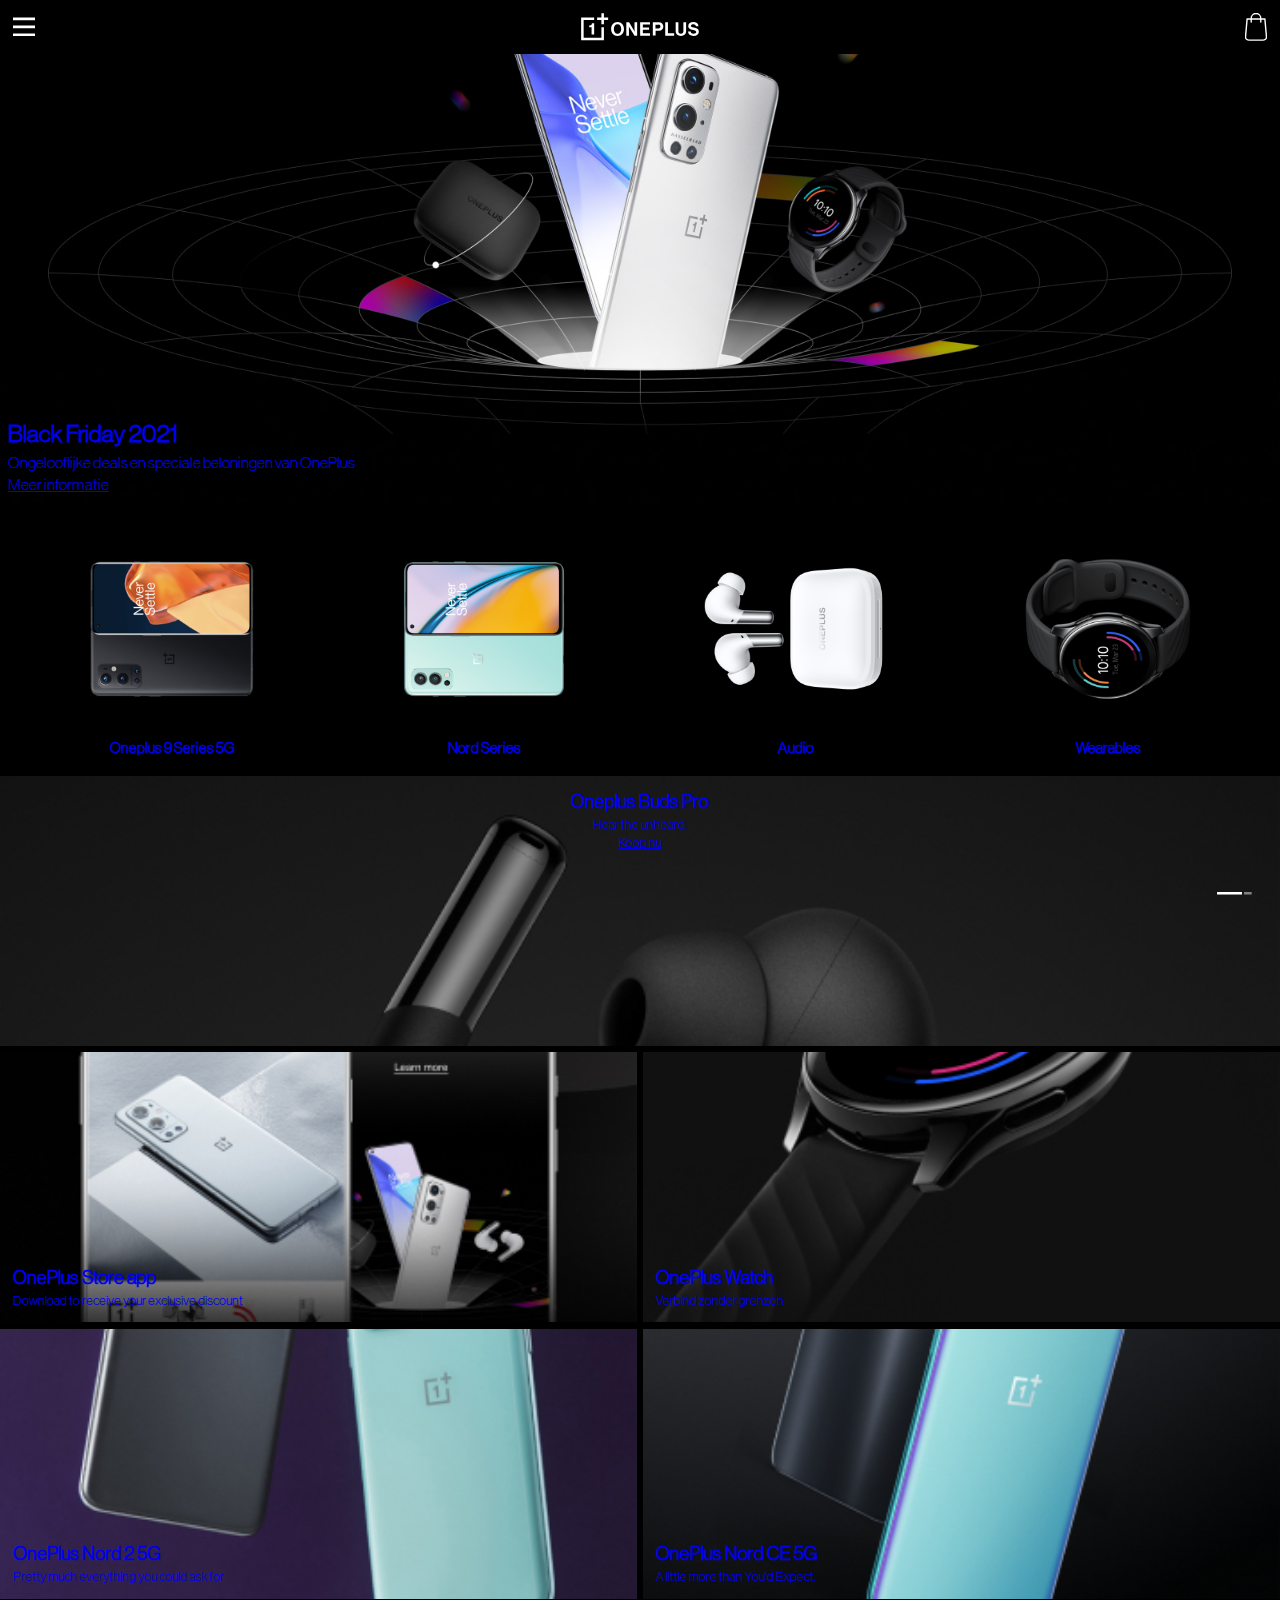
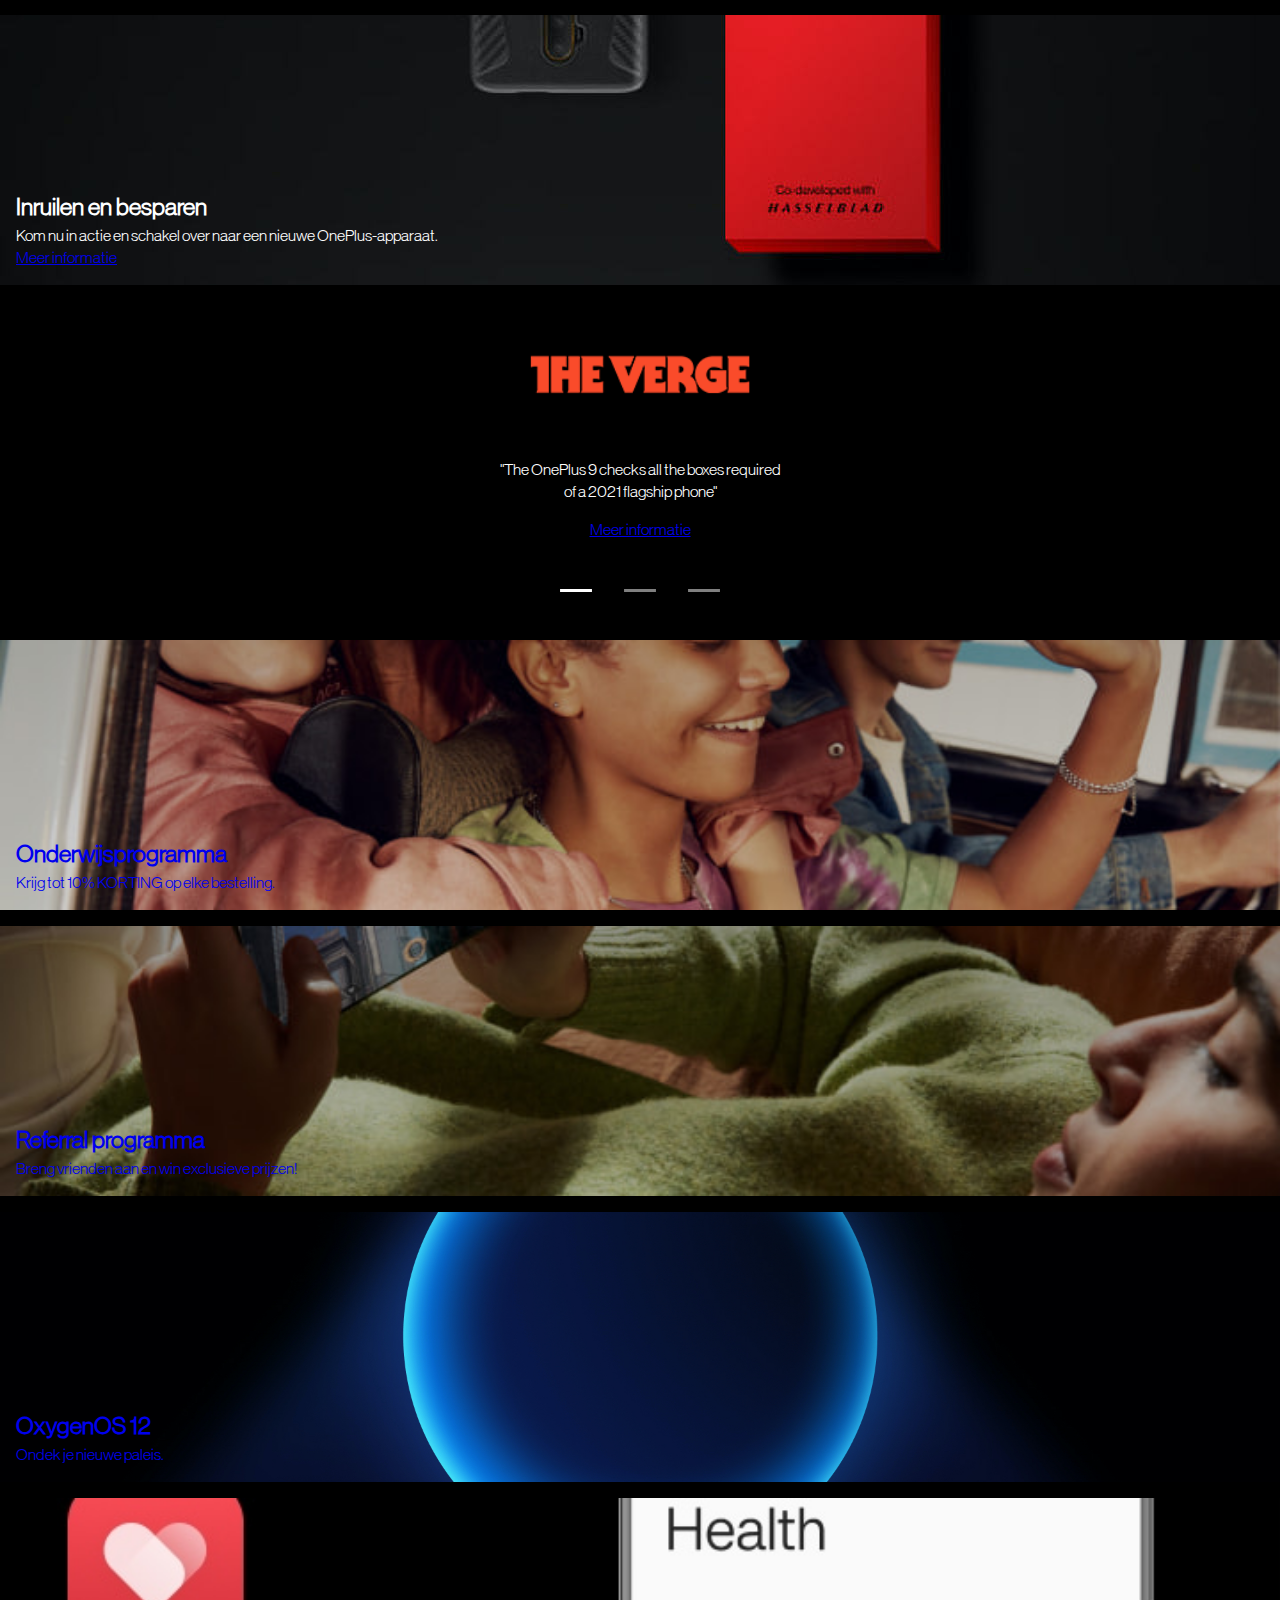
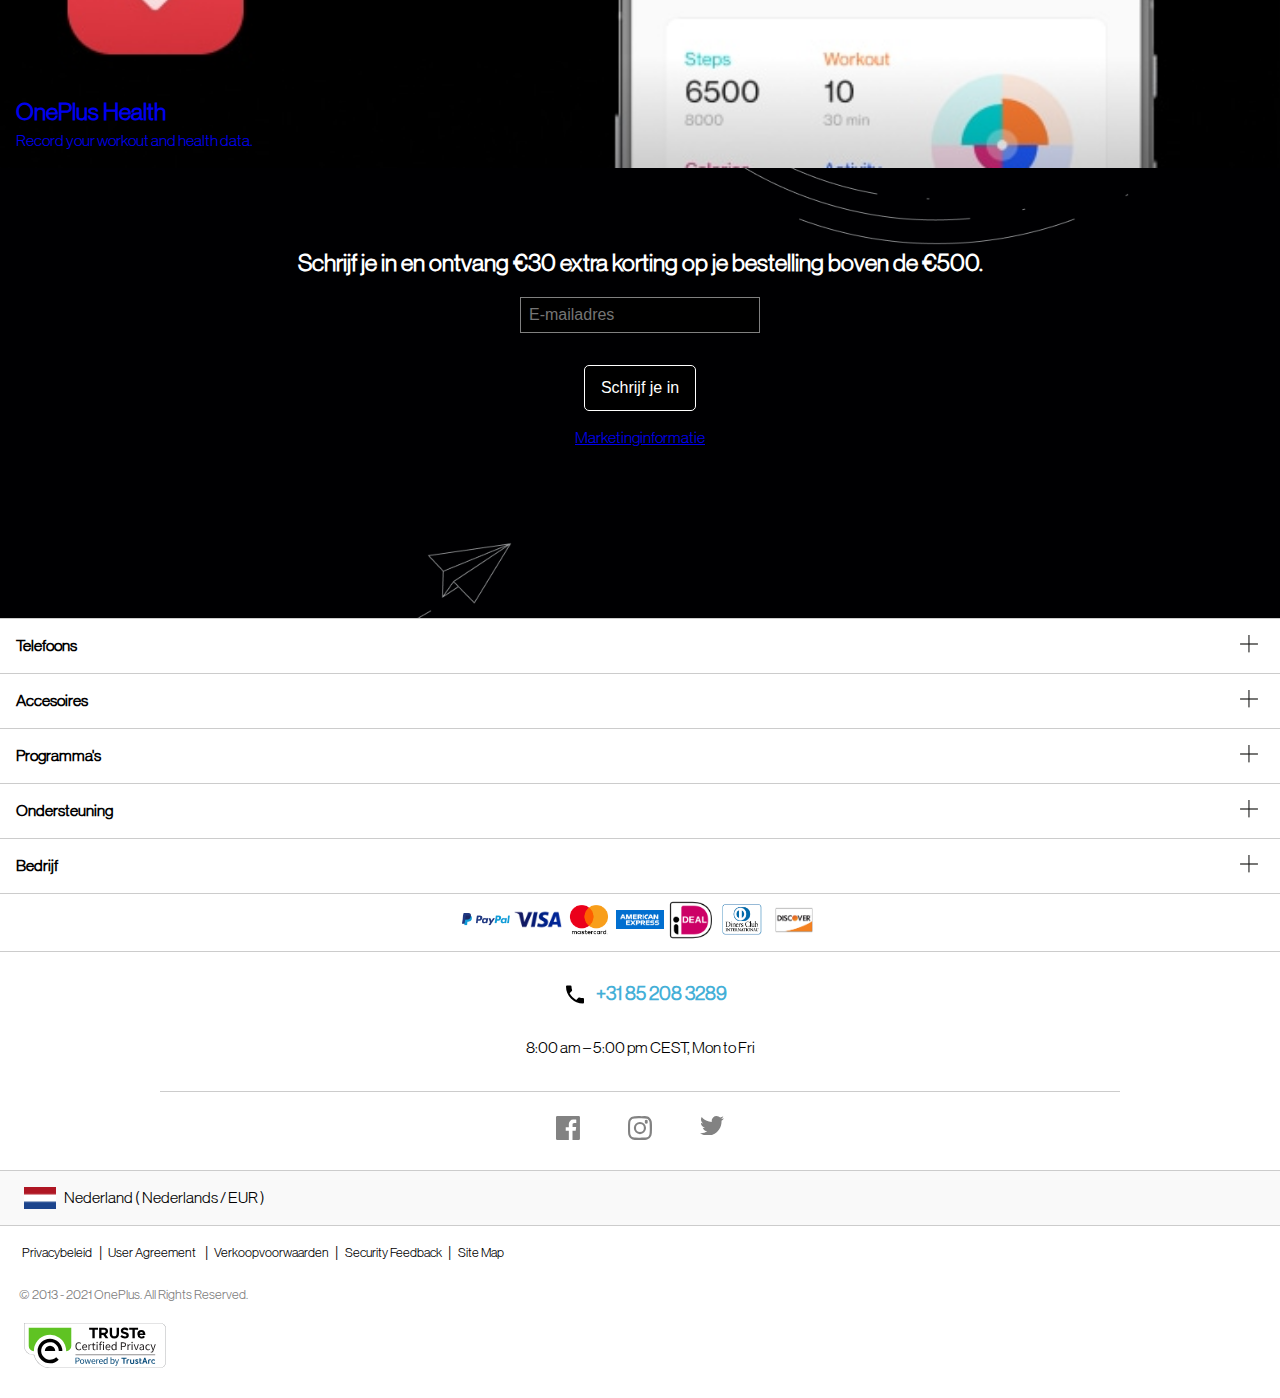
==== commit 5263f5f0: "Add files via upload" ====
--- a/index.html
+++ b/index.html
@@ -14,10 +14,112 @@
 
 <body>
 	<header>
-
-		<svg xmlns="http://www.w3.org/2000/svg" viewBox="0 0 17 14">
+		<svg class xmlns="http://www.w3.org/2000/svg" viewBox="0 0 17 14">
 			<path class="cls-1" d="M0,2H17V0H0ZM0,8H17V6H0Zm0,6H17V12H0Z"/>
 		</svg>
+		<nav>
+			<img src="images/cross2.svg" alt=" a cross">
+			<details>
+				<summary>
+					OnePlus Series
+					<span>
+						<img aria-hidden="true" src="images/cross.svg" alt="a cross">
+						<img aria-hidden="true" src="images/cross.svg" alt="a cross">
+					</span>
+				</summary>
+					<ul>
+						<li><a href="#">OnePlus 9 Pro</a></li>
+						<li><a href="#">OnePlus 9 </a></li>
+						<li><a href="#">OnePlus 8T</a></li>
+						<li><a href="#">OnePlus 8 Pro</a></li>
+						<li><a href="#">OnePlus 8</a></li>
+					</ul>
+			</details>
+			<details>
+				<summary>
+					OnePlus Nord Series
+					<span>
+						<img aria-hidden="true" src="images/cross.svg" alt="a cross">
+						<img aria-hidden="true" src="images/cross.svg" alt="a cross">
+					</span>
+				</summary>
+					<ul>
+						<li><a href="#">OnePlus Nord 2 5G</a></li>
+						<li><a href="#">OnePlus Nord CE 5G </a></li>
+						<li><a href="#">OnePlus Nord</a></li>
+						<li><a href="#">OnePlus Nord N10 5G</a></li>
+						<li><a href="#">OnePlus Nord N100</a></li>
+					</ul>
+			</details>
+			<details>
+				<summary>
+					Audio
+					<span>
+						<img aria-hidden="true" src="images/cross.svg" alt="a cross">
+						<img aria-hidden="true" src="images/cross.svg" alt="a cross">
+					</span>
+				</summary>
+					<ul>
+						<li><a href="#">OnePlus Buds Pro</a></li>
+						<li><a href="#">OnePlus Buds</a></li>
+						<li><a href="#">OnePlus Buds Z</a></li>
+						<li><a href="#">OnePlus Bullets Wireless Z</a></li>
+					</ul>
+			</details>
+			<a href="#">OnePlus Watch</a>
+			<details>
+				<summary>
+					Store
+					<span>
+						<img aria-hidden="true" src="images/cross.svg" alt="a cross">
+						<img aria-hidden="true" src="images/cross.svg" alt="a cross">
+					</span>
+				</summary>
+					<ul>
+						<li><a href="#">Cases en Bescherming</a></li>
+						<li><a href="#">Stroomkabels</a></li>
+						<li><a href="#">Bundles</a></li>
+						<li><a href="#">Uitrusting</a></li>
+					</ul>
+			</details>
+			<details>
+				<summary>
+					Aanbiedingen
+					<span>
+						<img aria-hidden="true" src="images/cross.svg" alt="a cross">
+						<img aria-hidden="true" src="images/cross.svg" alt="a cross">
+					</span>
+				</summary>
+					<ul>
+						<li><a href="#">8 Years Anniversary</a></li>
+						<li><a href="#">Inruilprogramma</a></li>
+						<li><a href="#">Referral programma</a></li>
+						<li><a href="#">Discount Program</a></li>
+					</ul>
+			</details>
+			<a href="#">Ondersteuning</a>
+			<details>
+				<summary>
+					Explore
+					<span>
+						<img aria-hidden="true" src="images/cross.svg" alt="a cross">
+						<img aria-hidden="true" src="images/cross.svg" alt="a cross">
+					</span>
+				</summary>
+					<ul>
+						<li><a href="#">Community</a></li>
+						<li><a href="#">App</a></li>
+						<li><a href="#">Red Cable Club</a></li>
+						<li><a href="#">Vind een winkel</a></li>
+						<li><a href="#">About OnePlus</a></li>
+					</ul>
+			</details>
+			<ul>
+				<li>plaatje</li>
+				<li><a href="#">Log in</a></li>
+				<li><a href="#">Aanmelden</a></li>
+			</ul>
+		</nav>
 		
 		<svg xmlns="http://www.w3.org/2000/svg" viewBox="0 0 174.6 40.8">
 			<path class="cls-1" d="M59.6,23.6c0-3.9-1.8-7-5.4-7s-5.5,3.1-5.5,7,1.8,7,5.5,7,5.4-3.1,5.4-7m-14.9,0c0-5.9,3.7-10.3,9.5-10.3s9.5,4.4,9.5,10.3S60,33.8,54.2,33.8s-9.5-4.3-9.5-10.2m22.4-9.9h4.1l6.6,11c.6,1.1,1.4,2.8,1.4,2.8h.1s-.1-2-.1-3.4V13.7h3.9V33.4H79.2L72.4,22.5c-.6-1-1.4-2.7-1.4-2.7h-.1s.1,2.1.1,3.4V33.4H67.1Zm20.4,0H102V17H91.5v4.4h9.2v3.3H91.5V30h10.6v3.4H87.5ZM110.1,23h4.1c2.1,0,3.2-1.2,3.2-2.9a2.79,2.79,0,0,0-3.1-2.9h-4.2ZM106,13.7h8.7a7.42,7.42,0,0,1,5.2,1.8,6.34,6.34,0,0,1,1.8,4.5c0,3.7-2.5,6.2-6.6,6.2h-4.8v7.1h-4.1V13.7Zm18.5,0h4V30h9.2v3.4H124.5ZM139.9,27V13.7h4V27.1c0,2,1,3.5,3.7,3.5,2.5,0,3.7-1.5,3.7-3.5V13.7h4V27.1c0,4.2-2.6,6.7-7.6,6.7-5.2-.1-7.8-2.5-7.8-6.8m18.2.3H162c.3,2.4,1.6,3.3,4.4,3.3,2,0,3.8-.7,3.8-2.5s-1.9-2.3-4.9-3c-3.5-.8-6.8-1.7-6.8-5.8,0-3.9,3.2-5.9,7.5-5.9s7.3,2.2,7.6,6.1h-3.8c-.2-2-1.8-3-3.8-3s-3.6.9-3.6,2.3c0,1.6,1.4,2.1,4.3,2.7,4.1.9,7.4,1.8,7.4,6.1,0,4-3.2,6.2-7.7,6.2-5.2,0-8.2-2.4-8.3-6.5M.5,6.7V40.3H34.1V21.1H30.4V36.6H4.2V10.5H19.7V6.7ZM30.4.5V6.7H24.1v3.8h6.3v6.2h3.7V10.5h6.2V6.7H34.1V.5Z"/>
@@ -83,7 +185,7 @@
 			<ul>
 				<li>
 					<a href="#">
-						<h2>Oneplus9 Series 5G</h2>
+						<h2>Oneplus 9 Series 5G</h2>
 						<img src="images/lijst1_telefoon1.png" alt="Afbeelding van de OnePlus 9">
 					</a>
 				</li>
@@ -117,28 +219,33 @@
 					<a href="#">
 						<h2>OnePlus Store app</h2>
 						<p>Download to receive your exclusive discount</p>
+					</a>
+				</li>
+				<!-- Tegel 2: Tweede carrousel  -->
+				<li>
+					
+					<section>
+						<a href="#">
+							<h2>Oneplus Buds Pro</h2>
+							<p>Hear the unheard.</p>
+							<p>Koop nu</p>
+						</a>
+						<a href="#">
+							<h2>Oneplus 9</h2>
+							<p>Your best shot.</p>
+							<p>Koop nu</p>
+						</a>
 						
-					</a>
-				</li>
-				<!-- Tegel 2: Tweede carrousel  -->
-				<li>
-					<ul>
-							<li>
-								<a href="#">
-									<h2>Oneplus 9</h2>
-									<p>Your best shot.</p>
-									<p>Koop nu</p>
-								</a>
-							</li>
-							<li>
-								<a href="#">
-									<h2>Oneplus Buds Pro</h2>
-									<p>Hear the unheard.</p>
-									<p>Koop nu</p>
-									
-								</a>
-							</li>
-					</ul>
+					</section>
+					<div>
+						<svg xmlns="http://www.w3.org/2000/svg" viewBox="0 0 10.06 1">
+							<line y1="0.5" x2="10.06" y2="0.5"/>
+						</svg>
+						<svg xmlns="http://www.w3.org/2000/svg" viewBox="0 0 10.06 1">
+							<line y1="0.5" x2="10.06" y2="0.5"/>
+						</svg>
+					</div>
+					
 				</li>
 				<!-- Tegel 3: OnePlus Watch -->
 				<li>
@@ -197,121 +304,154 @@
 				<a href="#">Meer informatie</a>
 			</li>
 		</ul>
+		
+		<div>
+			<svg xmlns="http://www.w3.org/2000/svg" viewBox="0 0 10.06 1">
+				<line y1="0.5" x2="10.06" y2="0.5"/>
+			</svg>
+			<svg xmlns="http://www.w3.org/2000/svg" viewBox="0 0 10.06 1">
+				<line y1="0.5" x2="10.06" y2="0.5"/>
+			</svg>
+			<svg xmlns="http://www.w3.org/2000/svg" viewBox="0 0 10.06 1">
+				<line y1="0.5" x2="10.06" y2="0.5"/>
+			</svg>
+		</div>
 
 		<!-- Tegels om te navigeren naar extra informatie-->
 		<ul>
 			<li>
 				<a href="#">
-					<h2></h2>
-					<img src="images/lijst2_onderwijsprogramma.jpeg" alt="Foto van mensen in een auto">
-					
+					<h2>Onderwijsprogramma</h2>	
+					<p> Krijg tot 10% KORTING op elke bestelling.</p>
 				</a>
 			</li>
 			<li>
 				<a href="#">
-					<h2></h2>
-					<img src="images/lijst2_referralprogram.jpeg" alt="Foto van iemand die aan het gamen is op een telefoon">
-					
+					<h2>Referral programma</h2>	
+					<p> Breng vrienden aan en win exclusieve prijzen!</p>
 				</a>
 			</li>
 			<li>
 				<a href="#">
-					<h2></h2>
-					<img src="images/lijst2_oxygenos.jpeg" alt="Afbeelding van een blauwe cirkel">
-					
+					<h2>OxygenOS 12</h2>	
+					<p> Ondek je nieuwe paleis.</p>
 				</a>
 			</li>
 			<li>
 				<a href="#">
-					<h2></h2>
-					<img src="images/lijst2_health.jpeg" alt="Afbeelding van een gezondheidsapp">
-					
+					<h2>OnePlus Health</h2>	
+					<p> Record your workout and health data.</p>
 				</a>
 			</li>
 		</ul>
-
+		
 		<!-- Nieuwsbrief-->
 		<section>
-			<img src="images/subscribe.jpeg" alt="Afbeelding van een papieren vliegtuig">
-			<h2></h2>
-			<form></form>
-			<p><a href="#"></a></p>
+
+			<h2>Schrijf je in en ontvang €30 extra korting op je bestelling boven de €500.</h2>
+			<form action="index.html">
+				<fieldset>
+					<input type="text" placeholder="E-mailadres">
+				</fieldset>
+				<input type="submit" value="Schrijf je in">
+			</form>
+			 <a href="#">Marketinginformatie</a>
 		</section>
 
-		<!-- sticky knoppen-->
-		<ul>
-			<li>
-				<a href="#">
-					<img src="images/..." alt="...">
-				</a>
-			</li>
-		</ul>
 	</main>
 
 	<footer>
 		<!-- accordion met navigatie-->
-		<ul>
-			<li>
-				<button>Telefoons</button>
-				<ul>
-					<li><a href="#">OnePlus 9 Pro</a></li>
-					<li><a href="#">OnePlus 9 </a></li>
-					<li><a href="#">OnePlus Nord CE 5G</a></li>
-					<li><a href="#">OnePlus Nord 2 5G</a></li>
-					<li><a href="#">OnePlus 8T</a></li>
-					<li><a href="#">OnePlus 8 Pro</a></li>
-					<li><a href="#">OnePlus 8</a></li>
-					<li><a href="#">OnePlus Nord</a></li>
-					<li><a href="#">OnePlus Nord N10 5G</a></li>
-					<li><a href="#">OnePlus N100</a></li>
-				</ul>
-			</li>
-			<li>
-				<button>Accesoires</button>
-				<ul>
-					<li><a href="#">Cases en Bescherming</a></li>
-					<li><a href="#">Stroomkabels</a></li>
-					<li><a href="#">Audio</a></li>
-					<li><a href="#">Bundles</a></li>
-					<li><a href="#">Uitrusting</a></li>
-					<li><a href="#">Wearables</a></li>
-				</ul>
-			</li>
-			<li>
-				<button>Programma's</button>
-				<ul>
-					<li><a href="#">Black Friday</a></li>
-					<li><a href="#">Discount Program</a></li>
-					<li><a href="#">Inruilprogramma</a></li>
-					<li><a href="#">Referral programma</a></li>
-					<li><a href="#">Affiliate Program</a></li>
-					<li><a href="#">Shot on OnePlus</a></li>
-				</ul>
-			</li>
-			<li>
-				<button>Ondersteuning</button>
-				<ul>
-					<li><a href="#">Veelgestelde vragen over onze shop</a></li>
-					<li><a href="#">Gebruikershandleidingen</a></li>
-					<li><a href="#">Software-upgrades</a></li>
-					<li><a href="#">Reparatie</a></li>
-					<li><a href="#">Contact</a></li>
-				</ul>
-			</li>
-			<li>
-				<button>Bedrijf</button>
-				<ul>
-					<li><a href="#">Over OnePlus</a></li>
-					<li><a href="#">Community</a></li>
-					<li><a href="#">OxygenOS</a></li>
-					<li><a href="#">Vacatures</a></li>
-					<li><a href="#">Sustainability</a></li>
-					<li><a href="#">Media</a></li>
-					<li><a href="#">Blog</a></li>
-				</ul>
-			</li>
-		</ul>
-
+		<details>
+			<summary>
+				Telefoons
+				<span>
+					<img aria-hidden="true" src="images/cross.svg" alt="a cross">
+					<img aria-hidden="true" src="images/cross.svg" alt="a cross">
+				</span>
+			</summary>
+			<ul>
+				<li><a href="#">OnePlus 9 Pro</a></li>
+				<li><a href="#">OnePlus 9 </a></li>
+				<li><a href="#">OnePlus Nord CE 5G</a></li>
+				<li><a href="#">OnePlus Nord 2 5G</a></li>
+				<li><a href="#">OnePlus 8T</a></li>
+				<li><a href="#">OnePlus 8 Pro</a></li>
+				<li><a href="#">OnePlus 8</a></li>
+				<li><a href="#">OnePlus Nord</a></li>
+				<li><a href="#">OnePlus Nord N10 5G</a></li>
+				<li><a href="#">OnePlus N100</a></li>
+			</ul>
+		</details>
+		<details>
+			<summary>Accesoires
+				<span>
+					<img aria-hidden="true" src="images/cross.svg" alt="a cross">
+					<img aria-hidden="true" src="images/cross.svg" alt="a cross">
+				</span>
+			</summary>
+			
+			<ul>
+				<li><a href="#">Cases en Bescherming</a></li>
+				<li><a href="#">Stroomkabels</a></li>
+				<li><a href="#">Audio</a></li>
+				<li><a href="#">Bundles</a></li>
+				<li><a href="#">Uitrusting</a></li>
+				<li><a href="#">Wearables</a></li>
+			</ul>
+		</details>
+		<details>
+			<summary>Programma's
+				<span>
+					<img aria-hidden="true" src="images/cross.svg" alt="a cross">
+					<img aria-hidden="true" src="images/cross.svg" alt="a cross">
+				</span>
+			</summary>
+			
+			<ul>
+				<li><a href="#">Black Friday</a></li>
+				<li><a href="#">Discount Program</a></li>
+				<li><a href="#">Inruilprogramma</a></li>
+				<li><a href="#">Referral programma</a></li>
+				<li><a href="#">Affiliate Program</a></li>
+				<li><a href="#">Shot on OnePlus</a></li>
+			</ul>
+		</details>
+		<details>
+			<summary>Ondersteuning
+				<span>
+					<img aria-hidden="true" src="images/cross.svg" alt="a cross">
+					<img aria-hidden="true" src="images/cross.svg" alt="a cross">
+				</span>
+			</summary>
+			
+			<ul>
+				<li><a href="#">Veelgestelde vragen over onze shop</a></li>
+				<li><a href="#">Gebruikershandleidingen</a></li>
+				<li><a href="#">Software-upgrades</a></li>
+				<li><a href="#">Reparatie</a></li>
+				<li><a href="#">Contact</a></li>
+			</ul>
+		</details>
+		<details>
+			<summary>Bedrijf
+				<span>
+					<img aria-hidden="true" src="images/cross.svg" alt="a cross">
+					<img aria-hidden="true" src="images/cross.svg" alt="a cross">
+				</span>
+			</summary>
+			
+			<ul>
+				<li><a href="#">Over OnePlus</a></li>
+				<li><a href="#">Community</a></li>
+				<li><a href="#">OxygenOS</a></li>
+				<li><a href="#">Vacatures</a></li>
+				<li><a href="#">Sustainability</a></li>
+				<li><a href="#">Media</a></li>
+				<li><a href="#">Blog</a></li>
+			</ul>
+		</details>
+	
 		<!-- Betaalmethodes -->
 		<ul>
 			<li>
@@ -340,20 +480,33 @@
 		<!-- Contactgegevens -->
 		<a href="#">
 			<img src="images/phone.svg" alt="telefoon icon">	
+			+31 85 208 3289 
 		</a>
-		<p></p>
+		<p>8:00 am – 5:00 pm CEST, Mon to Fri</p>
 		
 		<!-- Social Media Icons -->
 		<ul>
 			<li>
-				<img src="images/facebook.svg" alt="Facebook logo">
-			</li>
-			<li>
-				
-				<img src="images/instagram.svg" alt="instagram logo">
-			</li>
-			<li>
-				<img src="images/twitter.svg" alt="twitter logo">
+				<a href="#">
+					<svg xmlns="http://www.w3.org/2000/svg" viewBox="0 0 16 16">
+						<path d="M15.12,0H.88A.89.89,0,0,0,0,.88V15.12A.89.89,0,0,0,.88,16H8.56V9.84H6.48V7.44H8.56V5.6a2.92,2.92,0,0,1,3.12-3.2c.88,0,1.68.08,1.84.08V4.64H12.24c-1,0-1.2.48-1.2,1.2V7.36h2.4l-.32,2.4H11V16h4.08a.89.89,0,0,0,.88-.88V.88A.89.89,0,0,0,15.12,0Z"/>
+					</svg>
+				</a>
+			</li>
+			<li>
+				<a href="#">		
+					<svg xmlns="http://www.w3.org/2000/svg" viewBox="0 0 16.08 16.08">
+						<path d="M8,.08A28.69,28.69,0,0,0,4.72.16,4,4,0,0,0,2.8.56a2.73,2.73,0,0,0-1.44.88A3.86,3.86,0,0,0,.4,2.8a6.52,6.52,0,0,0-.32,2A28.69,28.69,0,0,0,0,8.08a28.69,28.69,0,0,0,.08,3.28,4,4,0,0,0,.4,1.92,4.13,4.13,0,0,0,1,1.44,4.13,4.13,0,0,0,1.44,1,8.84,8.84,0,0,0,1.92.4H8A28.69,28.69,0,0,0,11.28,16a4,4,0,0,0,1.92-.4,4.41,4.41,0,0,0,2.4-2.4,8.84,8.84,0,0,0,.4-1.92c0-.88.08-1.12.08-3.28A28.69,28.69,0,0,0,16,4.72a4,4,0,0,0-.4-1.92,4.13,4.13,0,0,0-1-1.44A4.13,4.13,0,0,0,13.2.4,8.84,8.84,0,0,0,11.28,0,28.69,28.69,0,0,1,8,.08ZM8,1.52a27,27,0,0,1,3.2.08,4.9,4.9,0,0,1,1.52.24,1.81,1.81,0,0,1,.88.64,2.07,2.07,0,0,1,.56.88,3.06,3.06,0,0,1,.32,1.52c0,.88.08,1.12.08,3.2a27,27,0,0,1-.08,3.2,4.9,4.9,0,0,1-.24,1.52,2.38,2.38,0,0,1-.56.88,2.07,2.07,0,0,1-.88.56,4.9,4.9,0,0,1-1.52.24c-.88,0-1.12.08-3.2.08a27.8,27.8,0,0,1-3.2-.08,4.9,4.9,0,0,1-1.52-.24,1.31,1.31,0,0,1-1-.56,2.07,2.07,0,0,1-.56-.88,3.06,3.06,0,0,1-.32-1.52c0-.88-.08-1.12-.08-3.2a27,27,0,0,1,.08-3.2,4.9,4.9,0,0,1,.24-1.52,1.81,1.81,0,0,1,.64-.88,2.07,2.07,0,0,1,.88-.56A3.06,3.06,0,0,1,4.8,1.6,27,27,0,0,1,8,1.52Z"/>
+						<path d="M8,10.72a2.64,2.64,0,1,1,2.64-2.64A2.66,2.66,0,0,1,8,10.72ZM8,4a4.08,4.08,0,1,0,4.08,4.08A4.1,4.1,0,0,0,8,4Zm5.2-.16a1,1,0,1,1-1.92,0,1,1,0,1,1,1.92,0Z"/>
+					</svg>
+				</a>
+			</li>
+			<li>
+				<a href="#">
+					<svg xmlns="http://www.w3.org/2000/svg" viewBox="0 0 900.68 731.36">
+						<path class="cls-1" d="M900.54,86.75a385.63,385.63,0,0,1-92.6,95.45q.59,8,.58,24A523.77,523.77,0,0,1,786.8,354.45q-21.72,73.95-66,142A557.3,557.3,0,0,1,615.43,616.74Q554.28,669,468,700.2T283.43,731.36Q128.58,731.36,0,648.49a397.82,397.82,0,0,0,44.54,2.26q128.6,0,229.16-78.84-60-1.17-107.45-36.87t-65.17-91.13A234.77,234.77,0,0,0,136,446.76a190.85,190.85,0,0,0,48.57-6.29q-64-13.17-106-63.71t-42-117.4V257.1A182.7,182.7,0,0,0,120,280.5a184.09,184.09,0,0,1-60-65.68q-22.23-40.51-22.31-88A180.45,180.45,0,0,1,62.9,33.72Q132,118.86,231.2,170t212.26,56.84a207,207,0,0,1-4.53-42.28q0-76.57,54-130.56T623.47,0q80,0,134.88,58.29A361.93,361.93,0,0,0,875.52,13.75Q854.39,79.44,794.4,115.49q53.18-5.7,106.28-28.6Z"/>
+					</svg>
+				</a>
 			</li>
 		</ul>
 
@@ -366,16 +519,16 @@
 		<!-- Footer navigatie -->
 		<ul>
 			<li>
-				<a href="#">Privacybeleid</a>
-			</li>
-			<li>
-				<a href="#">User Agreement</a>
-			</li>
-			<li>
-				<a href="#">Verkoopvoorwaarden</a>
-			</li>
-			<li>
-				<a href="#">Security Feedback</a>
+				<a href="#">Privacybeleid</a>|
+			</li>
+			<li>
+				<a href="#">User Agreement</a> |
+			</li>
+			<li>
+				<a href="#">Verkoopvoorwaarden</a>|
+			</li>
+			<li>
+				<a href="#">Security Feedback</a>|
 			</li>
 			<li>
 				<a href="#">Site Map</a>
@@ -387,7 +540,7 @@
 		<img src="images/trust.svg" alt="TRUSTe certified Privacy logo">
 
 	</footer>
-	
+	<script src="scripts/script.js"></script>
 </body>
 	
 </html>
--- a/styles/style.css
+++ b/styles/style.css
@@ -6,6 +6,13 @@
   
 }
 
+:root{
+  --hoofdKleur:white;
+  --footerTekstKleur:black;
+  --Achtergrond:black;
+
+}
+
 @font-face{
   font-family: "One Plus Sans";
   src: url("../fonts/OnePlusSans-Light.ttf");
@@ -13,43 +20,75 @@
 
 body{
   font-family: "One Plus Sans", sans-serif;
-  
-  width:10000px;
-}
+ 
+}
+
 header{
   display:flex;
   justify-content:space-between;
-  background-color:black;
-}
-
-svg{
+  background-color:var(--Achtergrond);
+  padding:0.5em;
+}
+
+header svg{
   padding:0.3em;
 }
 
-svg:first-of-type, svg:nth-of-type(3) {
+header svg:first-of-type, header svg:nth-of-type(3) {
   width:2em;
 }
 
-svg:nth-of-type(2){
+header svg:nth-of-type(2){
   width:8em;
 }
 
+nav{
+  background-color: var(--hoofdKleur);
+  position:fixed;
+  left:0;
+  right:0;
+  top:0;
+  bottom:0;
+  z-index:6;
+  transform:translateY(-100%);
+	transition:.5s;
+  overflow-y:auto;
+}
+
+nav.navigatie{
+transform:translateY(0%);
+}
+
+nav > img{
+  width:1em;
+  margin:1em;
+}
+
+nav > a{
+  cursor: pointer;
+  list-style: none;
+  padding: 1em;
+  border-top: 1px solid #cccccc;
+  font-weight:bold;
+  padding-bottom:1em;
+  display:block;
+}
+
 main{
-  background-color:black;
+  background-color:var(--Achtergrond);
+  color:var(--hoofdKleur);
 }
 
 path{
-  fill:white;
+  fill:var(--hoofdKleur);
 }
 
 a {
   text-decoration:none;
-  color:white;
-}
-
-a:visited{
-  text-decoration:none;
-  color:white;
+}
+
+main a:visited{
+  color:white
 }
 
 ul{
@@ -60,6 +99,7 @@
 main > section:first-of-type{
   position:relative;
   height:50vh;
+
 }
 main section:first-of-type li{
   background-size:cover;
@@ -72,28 +112,32 @@
 main section:first-of-type li:first-of-type {
   background-image:url("../images/carrousel1_afbeelding1.jpeg");
   z-index:5;
-  animation: caroussel-item1 1s linear 5s;
+  animation: fadeOut 25s linear 5s infinite;
 }
 
 main section:first-of-type li:nth-of-type(2) {
   background-image:url("../images/carrousel1_afbeelding2.jpeg"); 
   z-index:4;
+  animation: fadeOut 25s linear 10s infinite;
   
 }
 
 main section:first-of-type li:nth-of-type(3) {
   background-image:url("../images/carrousel1_afbeelding3.jpeg");
   z-index:3;
+  animation: fadeOut 25s linear 15s infinite;
 }
 main section:first-of-type li:nth-of-type(4) {
   background-image:url("../images/carrousel1_afbeelding4.jpeg");
   z-index:2;
+  animation: fadeOut 25s linear 20s infinite;
 
 }
 
 main section:first-of-type li:nth-of-type(5) {
   background-image:url("../images/carrousel1_afbeelding5.jpeg");
   z-index:1;
+  animation: fadeOut 25s linear 25s infinite;
 }
 
 main section:first-of-type li > a{
@@ -105,17 +149,29 @@
 
 }
 
-main section:first-of-type > ul p:last-of-type{
+main section:first-of-type > ul p:last-of-type, main section:nth-of-type(2) > ul:nth-of-type(2) li:nth-of-type(2) section p:last-of-type, main > section > section a, main > ul:first-of-type a{
   text-decoration: underline;
 }
 
-@keyframes caroussel-item1{
+@keyframes fadeOut{
   0%{
     opacity: 1;
   }
 
+  6.25%{
+    opacity:0;
+  }
+
+  46.11%{
+    opacity:0;
+  }
+
+  99%{
+    opacity:1;
+  }
+
   100%{
-    opacity:0;
+    opacity:1;
   }
 }
 
@@ -145,66 +201,143 @@
   display:grid;
   grid-template-columns: 1fr 1fr;
   grid-gap: 0.5em;
-}
-
-main section:nth-of-type(2) > ul:nth-of-type(2) li{
-  background-size:cover;
-  background-position:center;
-}
-
-main > section:nth-of-type(2) ul a{
+  font-size:0.8em;
+}
+
+main > section:nth-of-type(2) ul:nth-of-type(2) a{
   display:flex;
   flex-direction:column;
   justify-content:flex-end;
   height:inherit;
-  padding:0.5em;
-}
-
-main section:nth-of-type(2) > ul:nth-of-type(2) li:first-of-type{
+  padding:1em;
+  background-size:100%;
+  background-position:center;
+  transition: background-size 0.5s;
+  height: 30vh;
+}
+
+main > section:nth-of-type(2) ul a:hover{
+  background-size:120%;
+  transition: background-size 0.5s;
+}
+
+main section:nth-of-type(2) > ul:nth-of-type(2) li:first-of-type a{
   background-image: url("../images/tile_oneplusstore.jpeg");
-  height:30vh;
+
 }
 
 /* tweede carrousel */
 
 main section:nth-of-type(2) > ul:nth-of-type(2) li:nth-of-type(2){
   order:-1;
-  grid-column:1/-1;
-}
-
-main section:nth-of-type(2) > ul:nth-of-type(2) li:nth-of-type(2) ul{
-  display:flex;
-
-}
-
-
-main section:nth-of-type(2) > ul:nth-of-type(2) li:nth-of-type(2) ul li:first-of-type{
+  grid-column: 1 / -1;
+}
+
+main section:nth-of-type(2) > ul:nth-of-type(2) li:nth-of-type(2) section{
+  display:grid;
+  grid-template-rows: 1fr;
+  grid-template-columns: 1fr 1fr;
+  overflow-x: hidden;
+}
+
+main section:nth-of-type(2) > ul:nth-of-type(2) li:nth-of-type(2) section a{
+  width:100vw;
+  animation: scroll 22s ease-in-out infinite;
+  animation-fill-mode: forwards;
+  display:flex;
+  align-items:center;
+  justify-content:flex-start;
+}
+
+main section:nth-of-type(2) > ul:nth-of-type(2) li:nth-of-type(2) section a:first-of-type{
   background-image: url("../images/carrousel2_earbuds.jpeg");
-  width:100vw;
-}
-
-main section:nth-of-type(2) > ul:nth-of-type(2) li:nth-of-type(2) ul li:nth-of-type(2){
+  
+
+}
+
+main section:nth-of-type(2) > ul:nth-of-type(2) li:nth-of-type(2) section a:last-of-type{
   background-image: url("../images/carrousel2_oneplus9.jpeg");
-  width:100vw;
-
-}
-
-main section:nth-of-type(2) > ul:nth-of-type(2) li:nth-of-type(3){
+  
+}
+
+@keyframes scroll{
+  45.45%, 100%{
+   transform: translateX(0%);
+  }
+
+  50%, 95.45%{
+   transform: translateX(-100%);
+
+  }
+}
+
+main ul div{
+  position:absolute;
+  right: 10px;
+  bottom: 0px;
+}
+
+main ul svg{
+  width: 2em;
+  cursor:pointer;
+
+}
+
+main ul svg:first-of-type line{
+  stroke: white;
+  animation: carrousel-indicator1 22s ease-in-out infinite;
+}
+
+main ul svg:last-of-type line{
+  transform: translateX(-70%);
+  stroke:grey;
+  animation: carrousel-indicator2 22s ease-in-out infinite;
+}
+
+@keyframes carrousel-indicator1{
+  45.45%, 100%{
+    transform: translateX(0%);
+    stroke:white;
+   }
+ 
+   50%, 94.45%{
+    transform: translateX(70%);
+    stroke:grey;
+   }
+ 
+}
+
+@keyframes carrousel-indicator2{
+  45.45%, 100%{
+    transform: translateX(-70%);
+    stroke:grey;
+ 
+   }
+ 
+   50%, 95.45%{
+    transform: translateX(0%);
+    stroke:white;
+ 
+   }
+
+}
+
+main section:nth-of-type(2) > ul:nth-of-type(2) li:nth-of-type(3) a {
   background-image: url("../images/tile_watch.jpeg");
-  height:30vh;
-}
-
-main section:nth-of-type(2) > ul:nth-of-type(2) li:nth-of-type(4){
+
+}
+
+main section:nth-of-type(2) > ul:nth-of-type(2) li:nth-of-type(4) a{
   background-image: url("../images/tile_nord5g.jpeg");
-  height:30vh;
-}
-
-main section:nth-of-type(2) > ul:nth-of-type(2) li:nth-of-type(5){
+}
+
+main section:nth-of-type(2) > ul:nth-of-type(2) li:nth-of-type(5) a{
   background-image: url("../images/tile_nordce.jpeg");
-  height:30vh;
-}
-
-section section{
+
+}
+
+
+main > section > section{
   background-image: url("../images/oneplus9pro.jpeg");
   background-size:cover;
   background-position:center;
@@ -213,23 +346,345 @@
   justify-content: flex-end;
   height: 30vh;
   margin: 1em 0em;
-}
-
+  padding:1em;
+}
 
 /* quotes caroussel */
 main > ul:first-of-type{
-  display:flex;
-}
-
-main > ul:first-of-type li{
+  display:grid;
+  grid-template-rows: 1fr;
+  grid-template-columns: 1fr 1fr 1fr;
+  overflow-x: hide;
+}
+
+main > ul:first-of-type > li{
   width:100vw;
-}
-
-
-
-
-
-
-.hide{
-  display:none;
+  display:flex;
+  flex-direction: column;
+  justify-content: space-around;
+  align-items:center;
+  animation: quotesScroll 18s ease-in-out infinite;
+}
+
+main > ul:first-of-type img{
+  margin: 2em;
+}
+
+main > ul:first-of-type > li:first-of-type img, main > ul:first-of-type > li:last-of-type img {
+  width:15em;
+}
+
+blockquote{
+  width:20em;
+  text-align:center;
+  padding:1em;
+}
+
+main > div{
+  display:flex;
+  justify-content: center;
+}
+
+main > div svg{
+  width: 2em;
+  margin: 3em 1em;
+}
+
+main > div svg:first-of-type line{
+  stroke:white;
+  animation: quotesScrollIndicator1 18s ease-in-out infinite;
+}
+
+main > div svg:nth-of-type(2) line, main > div svg:last-of-type line {
+  stroke:grey;
+}
+
+@keyframes quotesScroll{
+  27.77%, 100%{
+    transform: translateX(0%);
+  }
+
+  33.33%, 61.11%{
+    transform: translateX(-100%);
+  }
+
+  66.66%, 94.44%{
+    transform: translateX(-200%);
+  }
+}
+
+@keyframes quotesScrollIndictor1{
+  27.77%, 100%{
+    stroke:white;
+  }
+
+  33.33%, 61.11%{
+    stroke:grey;
+  }
+}
+
+/* Tegels om te navigeren naar extra informatie */
+main > ul:last-of-type{
+  display:grid;
+  grid-gap:1em;
+}
+
+main > ul:last-of-type > li{
+  background-size:cover;
+  background-position:center;
+  height:30vh;
+}
+
+main > ul:last-of-type > li:first-of-type{
+  background-image: url("../images/lijst2_onderwijsprogramma.jpeg");
+}
+
+main > ul:last-of-type > li:nth-of-type(2){
+  background-image: url("../images/lijst2_referralprogram.jpeg");
+}
+
+main > ul:last-of-type > li:nth-of-type(3){
+  background-image: url("../images/lijst2_oxygenos.jpeg");
+}
+
+main > ul:last-of-type > li:last-of-type{
+  background-image: url("../images/lijst2_health.jpeg");
+}
+
+main > ul:last-of-type li{
+  display:flex;
+  flex-direction: column;
+  justify-content: flex-end;
+  padding: 1em;
+}
+
+/* nieuwsbrief */
+main > section:last-of-type{
+  background-image: url("../images/subscribe.jpeg");
+  background-size:cover;
+  background-position:center;
+  height:50vh;
+  text-align:center;
+  padding:5em;
+
+}
+
+fieldset{
+  border:none;
+}
+
+fieldset input{
+  background-color:var(--Achtergrond);
+  border: 1px solid grey;
+  padding: 0.5em;
+  font-size: 1em;
+  width:15em;
+  margin: 1em;
+  transition:0.5s;
+}
+
+form > input{
+  background-color:var(--Achtergrond);
+  color: white;
+  padding: 0.8em 1em;
+  margin:1em;
+  font-size: 1em;
+  border: 1px solid white;
+  border-radius:5px;
+  
+}
+
+input:hover{
+  border: 1px solid white;
+  transition:0.5s;
+}
+
+main > section:last-of-type a{
+  text-decoration:underline;
+}
+/*footer */
+
+footer a{
+  color:var(--footerTekstKleur);
+}
+footer a:visited, nav a:visited{
+  color:var(--footerTekstKleur);
+}
+
+/* accordion met navigatie */
+details a{
+  padding: 2em;
+  font-weight:bold;
+}
+
+details li{
+  padding: 0.5em;
+}
+
+details:last-of-type{
+  border-bottom:1px solid #cccccc;
+}
+
+summary {
+  cursor: pointer;
+  list-style: none;
+  padding: 1em;
+  border-top: 1px solid #cccccc;
+  font-weight:bold;
+  display:flex;
+  justify-content:space-between;
+}
+
+summary span{
+    width:1.5em;
+    position:relative;
+}
+
+summary img{
+  width:1.1em;
+  position:absolute;
+  top:8px;
+}
+
+summary span > img:last-of-type{
+  transform:rotate(-90deg);
+  animation: plus .5s ease-in-out;
+  animation-fill-mode: forwards;
+}
+
+details[open] img:last-of-type{
+  animation: minus .5s ease-in-out;
+  animation-fill-mode: forwards;
+}
+@keyframes minus {
+  0%    {
+    transform:rotate(-90deg);
+  }
+  100%  {
+    transform:rotate(0deg);
+}
+}
+
+@keyframes plus {
+  0%    {
+    transform:rotate(0deg);
+  }
+  100%  {
+    transform:rotate(-90deg);
+}
+}
+
+details[open] summary ~ * {
+  animation: sweep .5s ease-in-out;
+}
+@keyframes sweep {
+  0%    {
+    opacity: 0; margin-top: -10px
+  }
+  100%  {
+    opacity: 1; margin-top: 0px
+  }
+}
+footer svg:last-of-type{
+  transform:rotate(90deg);
+}
+
+/*betaalingsmethodes*/
+
+footer > ul:first-of-type{
+  display:flex;
+  align-items: center;
+  justify-content: center;
+  border-bottom:1px solid #cccccc;
+}
+
+footer ul img{
+  width:3em;
+  margin: 0.1em;
+  
+}
+
+/* contactgegevens */
+footer > a:first-of-type{
+  display:flex;
+  justify-content:center;
+  color: #44afd7;
+  font-weight: bold;
+  font-size:1.2em;
+  margin: 1.5em;
+}
+
+footer a:first-of-type img{
+  margin: 0em 0.5em;
+}
+
+footer > p:first-of-type{
+  text-align:center;
+  width:75%;
+  margin: auto;
+  padding-bottom: 2em;
+  border-bottom:1px solid #cccccc;
+}
+
+/* social media iconen */
+footer > ul:nth-of-type(2){
+  display:flex;
+  justify-content: center;
+  border-bottom:1px solid #cccccc;
+
+}
+footer > ul:nth-of-type(2) svg{
+  transform: rotate(0deg);
+  width: 1.5em;
+  margin: 1.5em;
+  
+}
+footer > ul:nth-of-type(2) path{
+  fill:#828282;
+}
+
+footer > ul:nth-of-type(2) a:hover path{
+  fill:black;
+}
+
+/* taalselectie */ 
+
+footer > a:last-of-type{
+  display:flex;
+  padding: 1em;
+  border-bottom:1px solid #cccccc;
+  background-color: #f9f9f9;
+}
+
+footer > a:last-of-type img{
+  width:2em;
+  margin: 0em 0.5em;
+}
+
+/* footer navigatie */
+
+footer > ul:last-of-type{
+  display:Flex;
+  flex-wrap: wrap;
+  margin:1em;
+
+}
+
+footer > ul:last-of-type a {
+  padding: 0.5em;
+  font-size: 0.8em;
+
+}
+
+footer > p:last-of-type{
+  color: grey;
+  font-size: 0.8em;
+  margin:1em;
+  padding: 0.5em;
+
+}
+
+footer > img {
+  padding-left: 1.5em;
+  padding-bottom: 1.5em;
 }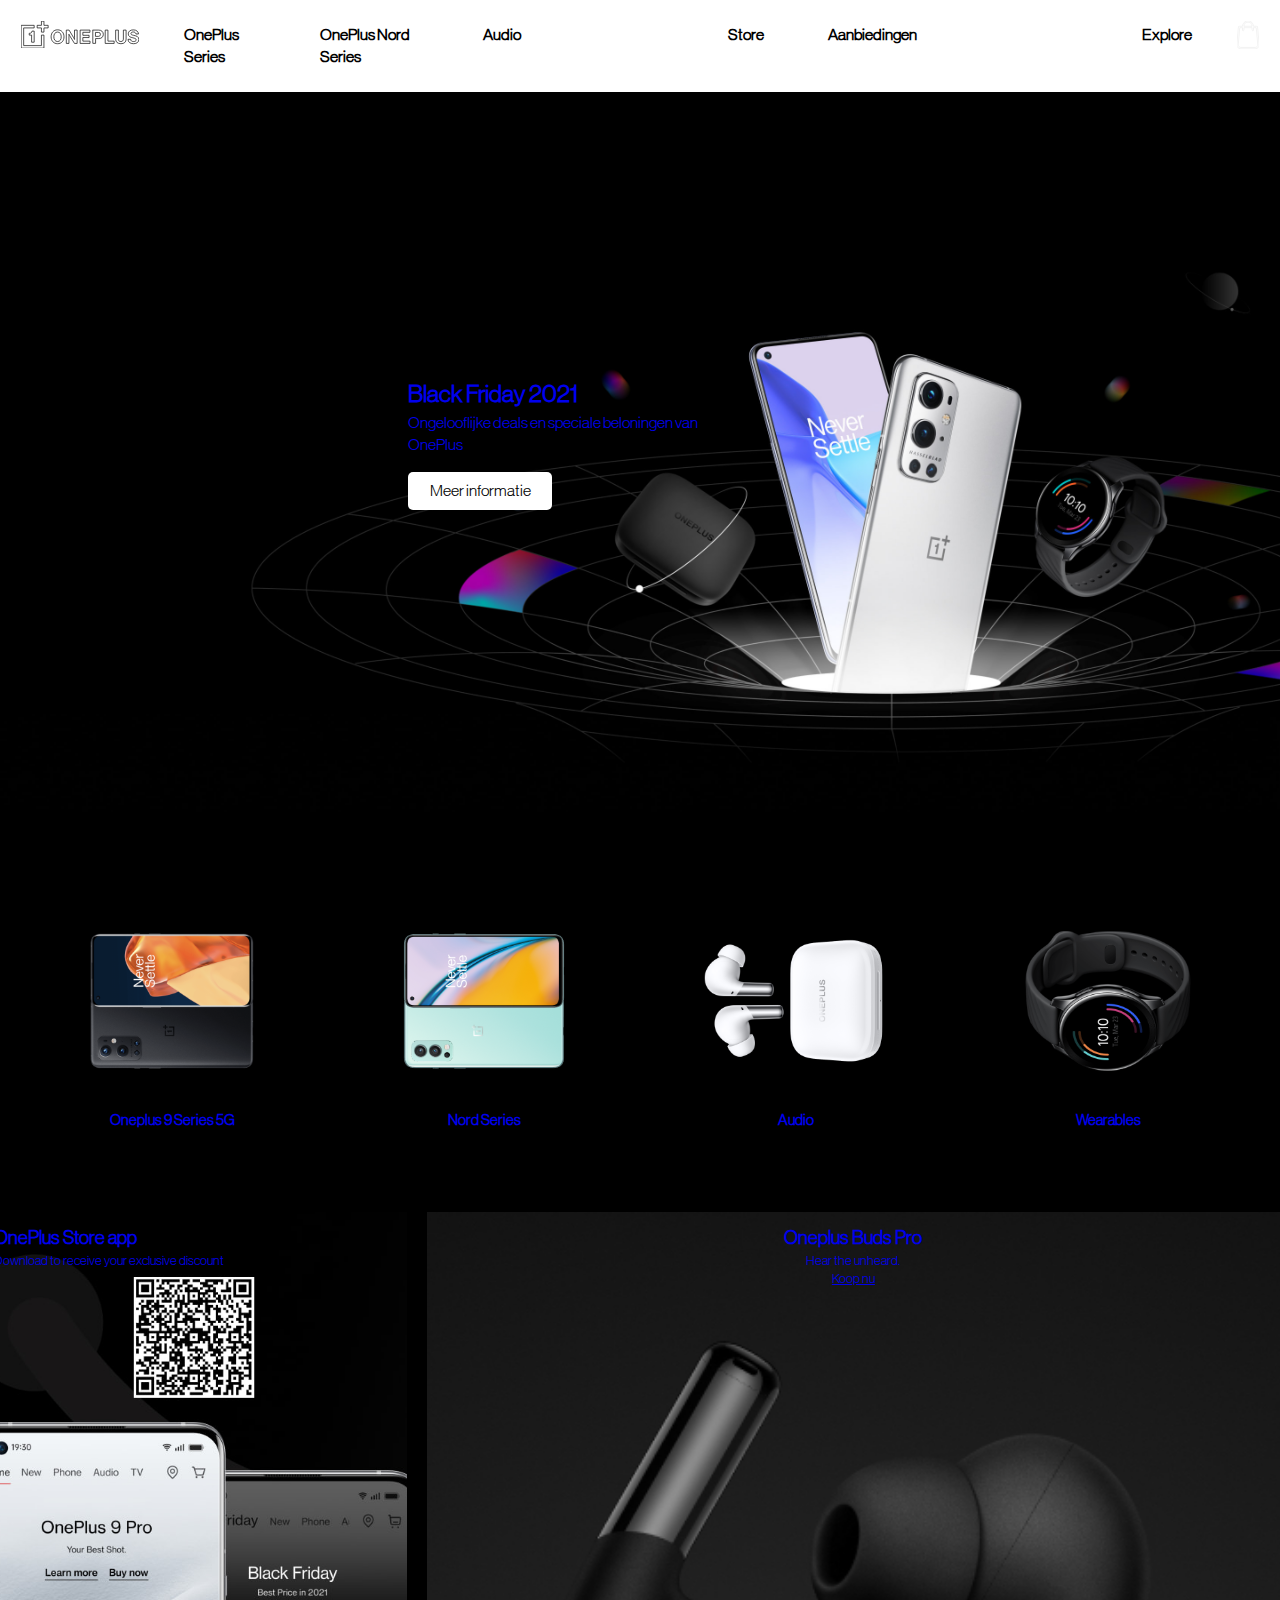
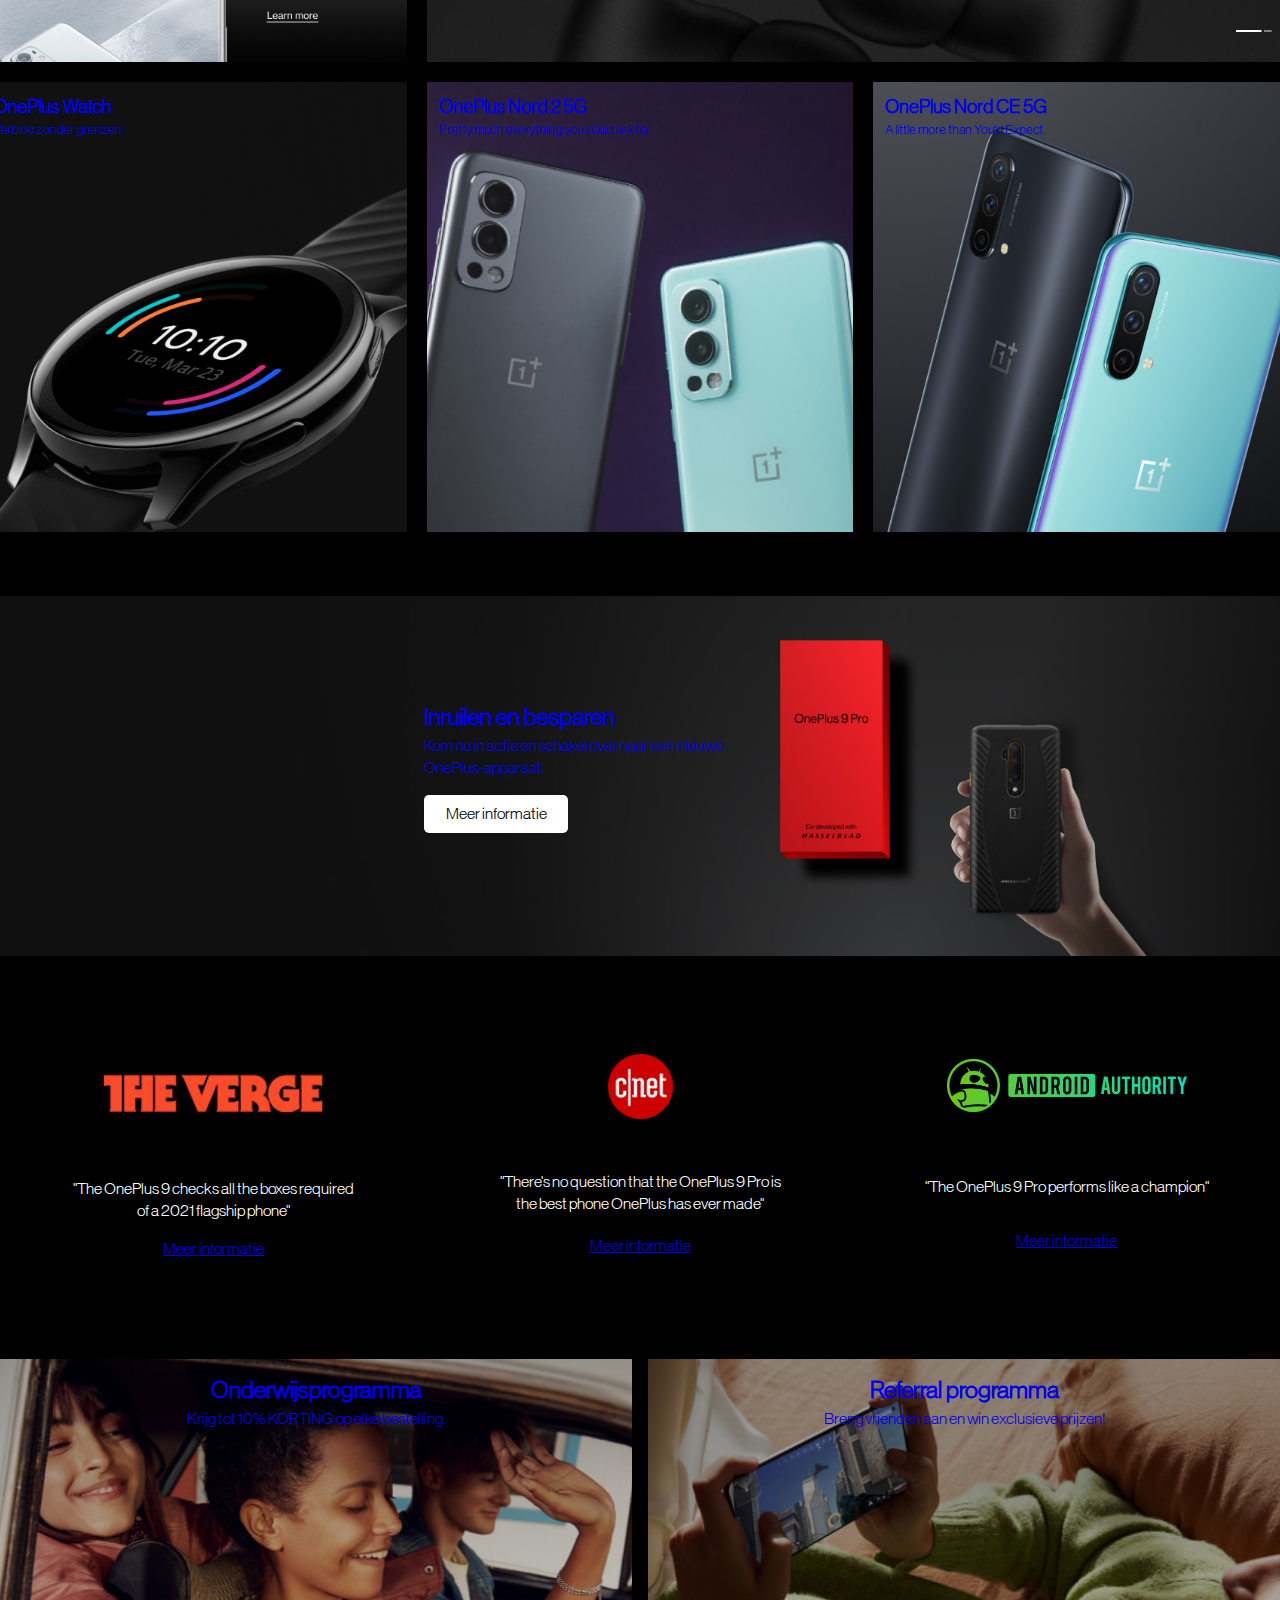
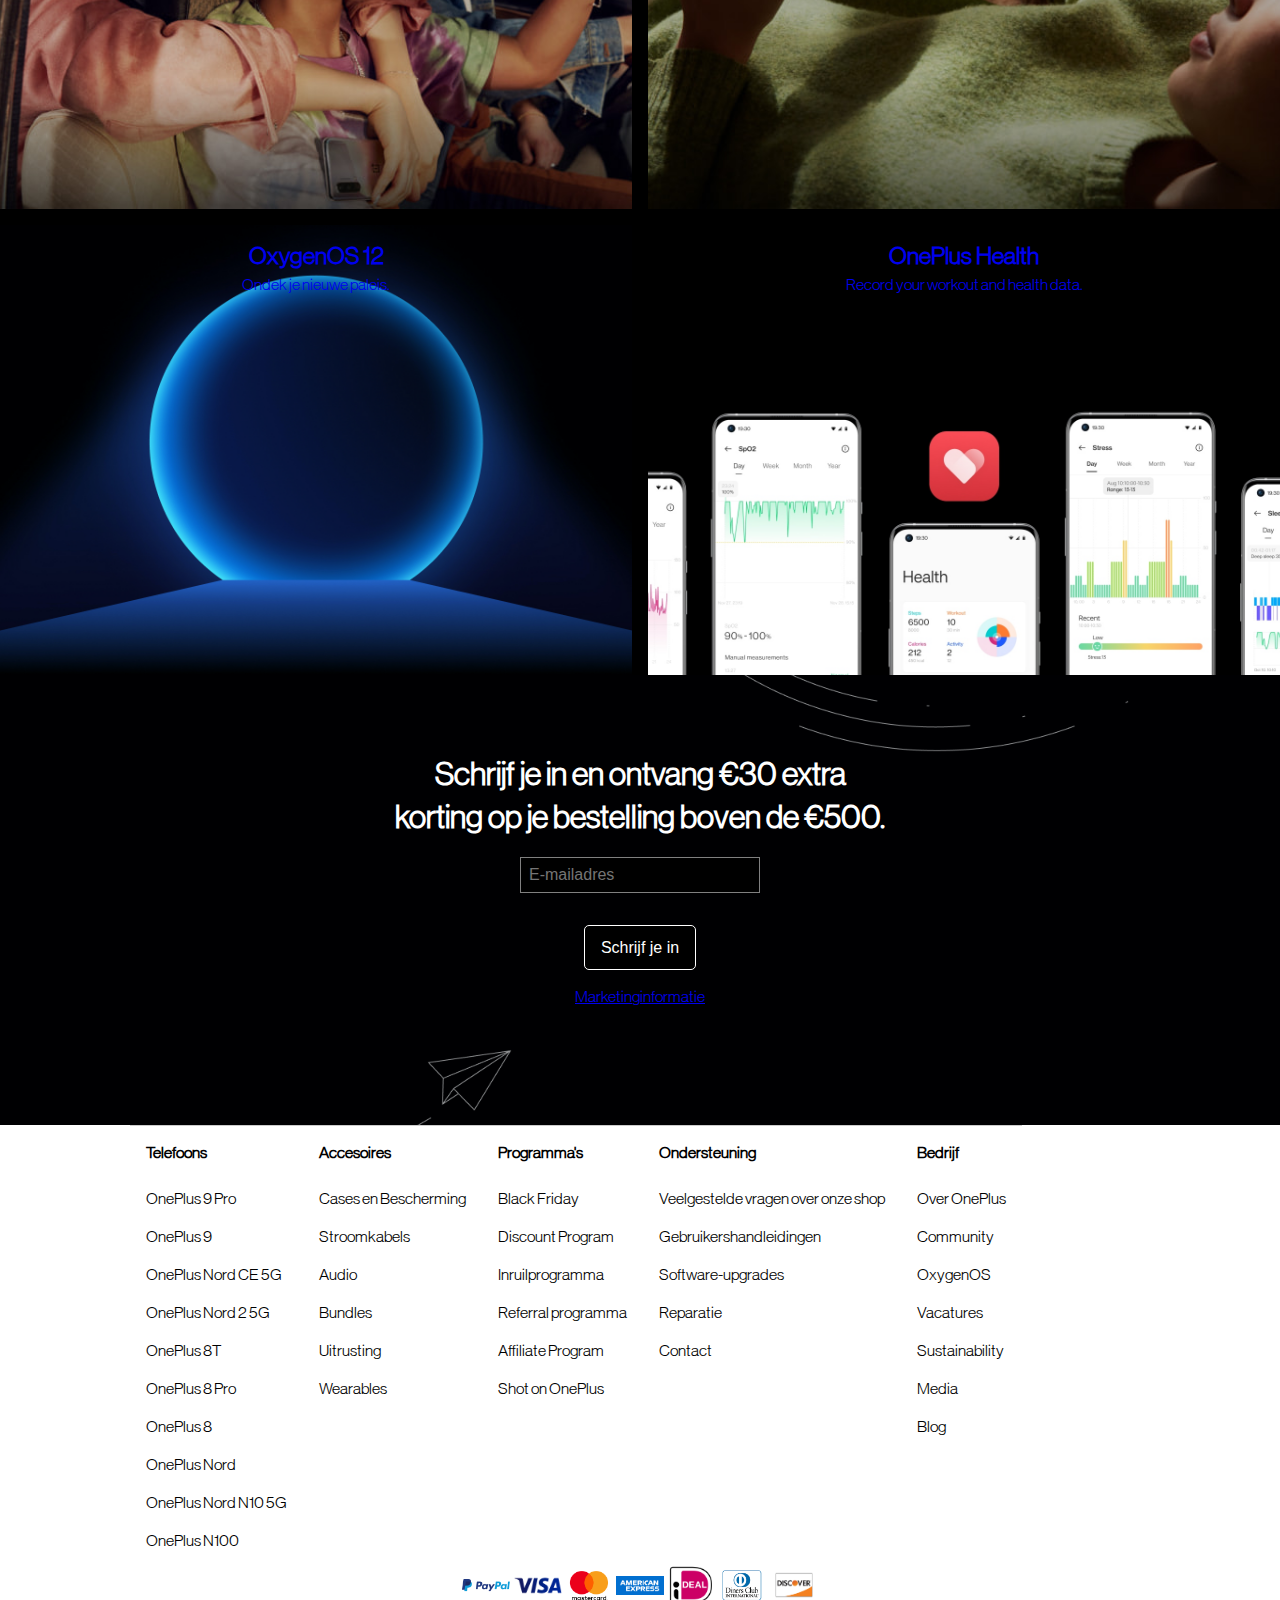
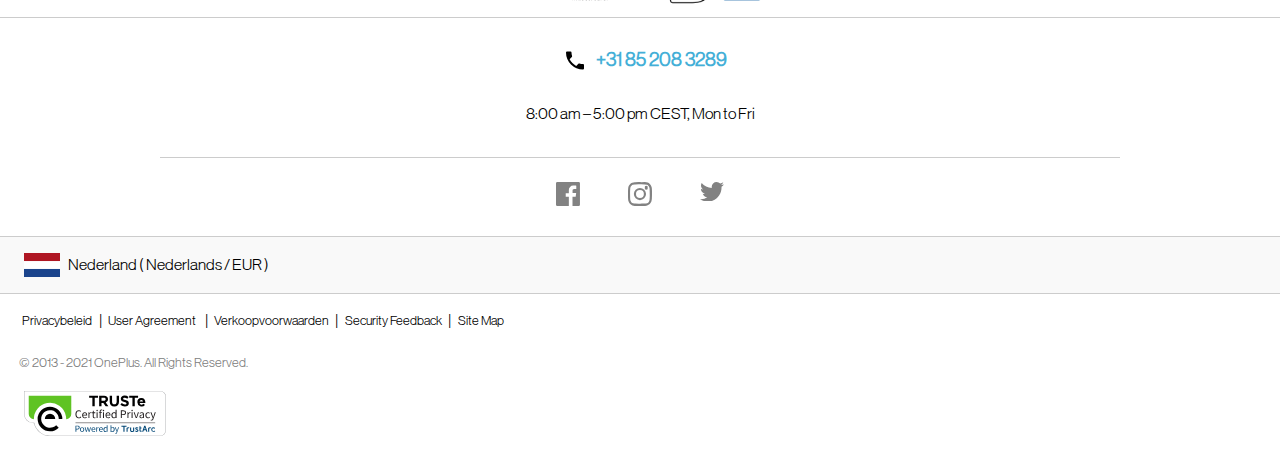
==== commit 2d2a06c6: "Add files via upload" ====
--- a/index.html
+++ b/index.html
@@ -15,7 +15,7 @@
 <body>
 	<header>
 		<svg class xmlns="http://www.w3.org/2000/svg" viewBox="0 0 17 14">
-			<path class="cls-1" d="M0,2H17V0H0ZM0,8H17V6H0Zm0,6H17V12H0Z"/>
+			<path d="M0,2H17V0H0ZM0,8H17V6H0Zm0,6H17V12H0Z"/>
 		</svg>
 		<nav>
 			<img src="images/cross2.svg" alt=" a cross">
@@ -114,15 +114,10 @@
 						<li><a href="#">About OnePlus</a></li>
 					</ul>
 			</details>
-			<ul>
-				<li>plaatje</li>
-				<li><a href="#">Log in</a></li>
-				<li><a href="#">Aanmelden</a></li>
-			</ul>
 		</nav>
 		
 		<svg xmlns="http://www.w3.org/2000/svg" viewBox="0 0 174.6 40.8">
-			<path class="cls-1" d="M59.6,23.6c0-3.9-1.8-7-5.4-7s-5.5,3.1-5.5,7,1.8,7,5.5,7,5.4-3.1,5.4-7m-14.9,0c0-5.9,3.7-10.3,9.5-10.3s9.5,4.4,9.5,10.3S60,33.8,54.2,33.8s-9.5-4.3-9.5-10.2m22.4-9.9h4.1l6.6,11c.6,1.1,1.4,2.8,1.4,2.8h.1s-.1-2-.1-3.4V13.7h3.9V33.4H79.2L72.4,22.5c-.6-1-1.4-2.7-1.4-2.7h-.1s.1,2.1.1,3.4V33.4H67.1Zm20.4,0H102V17H91.5v4.4h9.2v3.3H91.5V30h10.6v3.4H87.5ZM110.1,23h4.1c2.1,0,3.2-1.2,3.2-2.9a2.79,2.79,0,0,0-3.1-2.9h-4.2ZM106,13.7h8.7a7.42,7.42,0,0,1,5.2,1.8,6.34,6.34,0,0,1,1.8,4.5c0,3.7-2.5,6.2-6.6,6.2h-4.8v7.1h-4.1V13.7Zm18.5,0h4V30h9.2v3.4H124.5ZM139.9,27V13.7h4V27.1c0,2,1,3.5,3.7,3.5,2.5,0,3.7-1.5,3.7-3.5V13.7h4V27.1c0,4.2-2.6,6.7-7.6,6.7-5.2-.1-7.8-2.5-7.8-6.8m18.2.3H162c.3,2.4,1.6,3.3,4.4,3.3,2,0,3.8-.7,3.8-2.5s-1.9-2.3-4.9-3c-3.5-.8-6.8-1.7-6.8-5.8,0-3.9,3.2-5.9,7.5-5.9s7.3,2.2,7.6,6.1h-3.8c-.2-2-1.8-3-3.8-3s-3.6.9-3.6,2.3c0,1.6,1.4,2.1,4.3,2.7,4.1.9,7.4,1.8,7.4,6.1,0,4-3.2,6.2-7.7,6.2-5.2,0-8.2-2.4-8.3-6.5M.5,6.7V40.3H34.1V21.1H30.4V36.6H4.2V10.5H19.7V6.7ZM30.4.5V6.7H24.1v3.8h6.3v6.2h3.7V10.5h6.2V6.7H34.1V.5Z"/>
+			<path d="M59.6,23.6c0-3.9-1.8-7-5.4-7s-5.5,3.1-5.5,7,1.8,7,5.5,7,5.4-3.1,5.4-7m-14.9,0c0-5.9,3.7-10.3,9.5-10.3s9.5,4.4,9.5,10.3S60,33.8,54.2,33.8s-9.5-4.3-9.5-10.2m22.4-9.9h4.1l6.6,11c.6,1.1,1.4,2.8,1.4,2.8h.1s-.1-2-.1-3.4V13.7h3.9V33.4H79.2L72.4,22.5c-.6-1-1.4-2.7-1.4-2.7h-.1s.1,2.1.1,3.4V33.4H67.1Zm20.4,0H102V17H91.5v4.4h9.2v3.3H91.5V30h10.6v3.4H87.5ZM110.1,23h4.1c2.1,0,3.2-1.2,3.2-2.9a2.79,2.79,0,0,0-3.1-2.9h-4.2ZM106,13.7h8.7a7.42,7.42,0,0,1,5.2,1.8,6.34,6.34,0,0,1,1.8,4.5c0,3.7-2.5,6.2-6.6,6.2h-4.8v7.1h-4.1V13.7Zm18.5,0h4V30h9.2v3.4H124.5ZM139.9,27V13.7h4V27.1c0,2,1,3.5,3.7,3.5,2.5,0,3.7-1.5,3.7-3.5V13.7h4V27.1c0,4.2-2.6,6.7-7.6,6.7-5.2-.1-7.8-2.5-7.8-6.8m18.2.3H162c.3,2.4,1.6,3.3,4.4,3.3,2,0,3.8-.7,3.8-2.5s-1.9-2.3-4.9-3c-3.5-.8-6.8-1.7-6.8-5.8,0-3.9,3.2-5.9,7.5-5.9s7.3,2.2,7.6,6.1h-3.8c-.2-2-1.8-3-3.8-3s-3.6.9-3.6,2.3c0,1.6,1.4,2.1,4.3,2.7,4.1.9,7.4,1.8,7.4,6.1,0,4-3.2,6.2-7.7,6.2-5.2,0-8.2-2.4-8.3-6.5M.5,6.7V40.3H34.1V21.1H30.4V36.6H4.2V10.5H19.7V6.7ZM30.4.5V6.7H24.1v3.8h6.3v6.2h3.7V10.5h6.2V6.7H34.1V.5Z"/>
 			<path d="M19.7,31.6V15.2H16.4a3.22,3.22,0,0,1-1,2.5,4,4,0,0,1-2.6.7h-.4v2.7h3.5V31.6Z"/>
 		</svg>
 
@@ -165,7 +160,7 @@
 						<a href="#">
 							<h2>OnePlus Day</h2>
 							<p>Vel plezier met het deelnemen aan de OnePlus Day Beperkte Flash Sale! Ontdek de voordelen van het OnePlus lidmaatschap</p>
-							<p>Meer info over het OnePlus lidmaatschap</p>
+							<p>Meer info</p>
 				
 						</a>
 					</li>
@@ -235,16 +230,17 @@
 							<p>Your best shot.</p>
 							<p>Koop nu</p>
 						</a>
+						<div>
+							<svg xmlns="http://www.w3.org/2000/svg" viewBox="0 0 10.06 1">
+								<line y1="0.5" x2="10.06" y2="0.5"/>
+							</svg>
+							<svg xmlns="http://www.w3.org/2000/svg" viewBox="0 0 10.06 1">
+								<line y1="0.5" x2="10.06" y2="0.5"/>
+							</svg>
+						</div>
 						
 					</section>
-					<div>
-						<svg xmlns="http://www.w3.org/2000/svg" viewBox="0 0 10.06 1">
-							<line y1="0.5" x2="10.06" y2="0.5"/>
-						</svg>
-						<svg xmlns="http://www.w3.org/2000/svg" viewBox="0 0 10.06 1">
-							<line y1="0.5" x2="10.06" y2="0.5"/>
-						</svg>
-					</div>
+					
 					
 				</li>
 				<!-- Tegel 3: OnePlus Watch -->
@@ -277,9 +273,11 @@
 
 			<!-- Tegel over inruilen en besparen -->
 			<section>
+				<a href="#">
 				<h2>Inruilen en besparen</h2>
 				<p>Kom nu in actie en schakel over naar een nieuwe OnePlus-apparaat.</p>
-				<a href="#">Meer informatie</a>
+				<p>Meer informatie</p>
+				</a>
 			</section>
 
 		</section>
@@ -362,96 +360,100 @@
 
 	<footer>
 		<!-- accordion met navigatie-->
-		<details>
+		<section>
+			<details>
+				<summary>
+					<h2>Telefoons</h2>
+					<span>
+						<img aria-hidden="true" src="images/cross.svg" alt="a cross">
+						<img aria-hidden="true" src="images/cross.svg" alt="a cross">
+					</span>
+				</summary>
+				<ul>
+					<li><a href="#">OnePlus 9 Pro</a></li>
+					<li><a href="#">OnePlus 9 </a></li>
+					<li><a href="#">OnePlus Nord CE 5G</a></li>
+					<li><a href="#">OnePlus Nord 2 5G</a></li>
+					<li><a href="#">OnePlus 8T</a></li>
+					<li><a href="#">OnePlus 8 Pro</a></li>
+					<li><a href="#">OnePlus 8</a></li>
+					<li><a href="#">OnePlus Nord</a></li>
+					<li><a href="#">OnePlus Nord N10 5G</a></li>
+					<li><a href="#">OnePlus N100</a></li>
+				</ul>
+			</details>
+			<details>
+				<summary>
+					<h2>Accesoires</h2>
+					<span>
+						<img aria-hidden="true" src="images/cross.svg" alt="a cross">
+						<img aria-hidden="true" src="images/cross.svg" alt="a cross">
+					</span>
+				</summary>
+				
+				<ul>
+					<li><a href="#">Cases en Bescherming</a></li>
+					<li><a href="#">Stroomkabels</a></li>
+					<li><a href="#">Audio</a></li>
+					<li><a href="#">Bundles</a></li>
+					<li><a href="#">Uitrusting</a></li>
+					<li><a href="#">Wearables</a></li>
+				</ul>
+			</details>
+			<details>
+				<summary>
+					<h2>Programma's</h2>
+					<span>
+						<img aria-hidden="true" src="images/cross.svg" alt="a cross">
+						<img aria-hidden="true" src="images/cross.svg" alt="a cross">
+					</span>
+				</summary>
+				
+				<ul>
+					<li><a href="#">Black Friday</a></li>
+					<li><a href="#">Discount Program</a></li>
+					<li><a href="#">Inruilprogramma</a></li>
+					<li><a href="#">Referral programma</a></li>
+					<li><a href="#">Affiliate Program</a></li>
+					<li><a href="#">Shot on OnePlus</a></li>
+				</ul>
+			</details>
+			<details>
+				<summary>
+					<h2>Ondersteuning</h2>
+					<span>
+						<img aria-hidden="true" src="images/cross.svg" alt="a cross">
+						<img aria-hidden="true" src="images/cross.svg" alt="a cross">
+					</span>
+				</summary>
+				<ul>
+					<li><a href="#">Veelgestelde vragen over onze shop</a></li>
+					<li><a href="#">Gebruikershandleidingen</a></li>
+					<li><a href="#">Software-upgrades</a></li>
+					<li><a href="#">Reparatie</a></li>
+					<li><a href="#">Contact</a></li>
+				</ul>
+			</details>
+			<details>
 			<summary>
-				Telefoons
-				<span>
-					<img aria-hidden="true" src="images/cross.svg" alt="a cross">
-					<img aria-hidden="true" src="images/cross.svg" alt="a cross">
-				</span>
-			</summary>
-			<ul>
-				<li><a href="#">OnePlus 9 Pro</a></li>
-				<li><a href="#">OnePlus 9 </a></li>
-				<li><a href="#">OnePlus Nord CE 5G</a></li>
-				<li><a href="#">OnePlus Nord 2 5G</a></li>
-				<li><a href="#">OnePlus 8T</a></li>
-				<li><a href="#">OnePlus 8 Pro</a></li>
-				<li><a href="#">OnePlus 8</a></li>
-				<li><a href="#">OnePlus Nord</a></li>
-				<li><a href="#">OnePlus Nord N10 5G</a></li>
-				<li><a href="#">OnePlus N100</a></li>
-			</ul>
-		</details>
-		<details>
-			<summary>Accesoires
+				<h2>Bedrijf</h2>
 				<span>
 					<img aria-hidden="true" src="images/cross.svg" alt="a cross">
 					<img aria-hidden="true" src="images/cross.svg" alt="a cross">
 				</span>
 			</summary>
 			
-			<ul>
-				<li><a href="#">Cases en Bescherming</a></li>
-				<li><a href="#">Stroomkabels</a></li>
-				<li><a href="#">Audio</a></li>
-				<li><a href="#">Bundles</a></li>
-				<li><a href="#">Uitrusting</a></li>
-				<li><a href="#">Wearables</a></li>
-			</ul>
-		</details>
-		<details>
-			<summary>Programma's
-				<span>
-					<img aria-hidden="true" src="images/cross.svg" alt="a cross">
-					<img aria-hidden="true" src="images/cross.svg" alt="a cross">
-				</span>
-			</summary>
-			
-			<ul>
-				<li><a href="#">Black Friday</a></li>
-				<li><a href="#">Discount Program</a></li>
-				<li><a href="#">Inruilprogramma</a></li>
-				<li><a href="#">Referral programma</a></li>
-				<li><a href="#">Affiliate Program</a></li>
-				<li><a href="#">Shot on OnePlus</a></li>
-			</ul>
-		</details>
-		<details>
-			<summary>Ondersteuning
-				<span>
-					<img aria-hidden="true" src="images/cross.svg" alt="a cross">
-					<img aria-hidden="true" src="images/cross.svg" alt="a cross">
-				</span>
-			</summary>
-			
-			<ul>
-				<li><a href="#">Veelgestelde vragen over onze shop</a></li>
-				<li><a href="#">Gebruikershandleidingen</a></li>
-				<li><a href="#">Software-upgrades</a></li>
-				<li><a href="#">Reparatie</a></li>
-				<li><a href="#">Contact</a></li>
-			</ul>
-		</details>
-		<details>
-			<summary>Bedrijf
-				<span>
-					<img aria-hidden="true" src="images/cross.svg" alt="a cross">
-					<img aria-hidden="true" src="images/cross.svg" alt="a cross">
-				</span>
-			</summary>
-			
-			<ul>
-				<li><a href="#">Over OnePlus</a></li>
-				<li><a href="#">Community</a></li>
-				<li><a href="#">OxygenOS</a></li>
-				<li><a href="#">Vacatures</a></li>
-				<li><a href="#">Sustainability</a></li>
-				<li><a href="#">Media</a></li>
-				<li><a href="#">Blog</a></li>
-			</ul>
-		</details>
-	
+				<ul>
+					<li><a href="#">Over OnePlus</a></li>
+					<li><a href="#">Community</a></li>
+					<li><a href="#">OxygenOS</a></li>
+					<li><a href="#">Vacatures</a></li>
+					<li><a href="#">Sustainability</a></li>
+					<li><a href="#">Media</a></li>
+					<li><a href="#">Blog</a></li>
+				</ul>
+			</details>
+		</section>
 		<!-- Betaalmethodes -->
 		<ul>
 			<li>
--- a/styles/style.css
+++ b/styles/style.css
@@ -10,6 +10,7 @@
   --hoofdKleur:white;
   --footerTekstKleur:black;
   --Achtergrond:black;
+  --scrollPercentage: 0%;
 
 }
 
@@ -28,6 +29,20 @@
   justify-content:space-between;
   background-color:var(--Achtergrond);
   padding:0.5em;
+  position:sticky;
+  top:0;
+  z-index:10;
+  
+}
+
+
+header::after {
+  content : " ";
+  position: absolute;
+  left:0;
+  bottom:0;
+  width: var(--scrollPercentage); 
+  border-bottom:2px solid red;
 }
 
 header svg{
@@ -55,10 +70,6 @@
   overflow-y:auto;
 }
 
-nav.navigatie{
-transform:translateY(0%);
-}
-
 nav > img{
   width:1em;
   margin:1em;
@@ -72,7 +83,9 @@
   font-weight:bold;
   padding-bottom:1em;
   display:block;
-}
+  
+}
+
 
 main{
   background-color:var(--Achtergrond);
@@ -96,7 +109,7 @@
 }
 
 /* carousel */
-main > section:first-of-type{
+main > section:first-of-type ul{
   position:relative;
   height:50vh;
 
@@ -149,7 +162,7 @@
 
 }
 
-main section:first-of-type > ul p:last-of-type, main section:nth-of-type(2) > ul:nth-of-type(2) li:nth-of-type(2) section p:last-of-type, main > section > section a, main > ul:first-of-type a{
+main section:first-of-type > ul p:last-of-type, main section:nth-of-type(2) > ul:nth-of-type(2) li:nth-of-type(2) section p:last-of-type, main > section > section p:last-of-type, main > ul:first-of-type a{
   text-decoration: underline;
 }
 
@@ -249,6 +262,10 @@
   justify-content:flex-start;
 }
 
+main section:nth-of-type(2) > ul:nth-of-type(2) li:nth-of-type(2) section a:focus{
+  border: 1px solid#44afd7;
+}
+
 main section:nth-of-type(2) > ul:nth-of-type(2) li:nth-of-type(2) section a:first-of-type{
   background-image: url("../images/carrousel2_earbuds.jpeg");
   
@@ -271,16 +288,18 @@
   }
 }
 
+main section:nth-of-type(2) ul li{
+  position:relative;
+}
+
 main ul div{
   position:absolute;
   right: 10px;
-  bottom: 0px;
+  bottom: 25px;
 }
 
 main ul svg{
   width: 2em;
-  cursor:pointer;
-
 }
 
 main ul svg:first-of-type line{
@@ -354,7 +373,7 @@
   display:grid;
   grid-template-rows: 1fr;
   grid-template-columns: 1fr 1fr 1fr;
-  overflow-x: hide;
+  overflow: hidden;
 }
 
 main > ul:first-of-type > li{
@@ -392,11 +411,17 @@
 
 main > div svg:first-of-type line{
   stroke:white;
-  animation: quotesScrollIndicator1 18s ease-in-out infinite;
-}
-
-main > div svg:nth-of-type(2) line, main > div svg:last-of-type line {
+  animation: scrollIndicator 18s ease-in-out infinite;
+}
+
+main > div svg:nth-of-type(2) line {
   stroke:grey;
+  animation: scrollIndicator2 18s ease-in-out 5s infinite;
+}
+
+main > div svg:last-of-type line {
+  stroke:grey;
+  animation: scrollIndicator2 18s ease-in-out 11s infinite;
 }
 
 @keyframes quotesScroll{
@@ -413,13 +438,23 @@
   }
 }
 
-@keyframes quotesScrollIndictor1{
+@keyframes scrollIndicator{
   27.77%, 100%{
     stroke:white;
   }
 
-  33.33%, 61.11%{
-    stroke:grey;
+  33.33%, 61.11%, 94.44%{
+    stroke: grey;
+  }
+}
+
+@keyframes scrollIndicator2{
+  5.55%, 33.33%, 100%{
+    stroke:white;
+  }
+
+  38.88%, 61.11%, 94.44%{
+    stroke: grey;
   }
 }
 
@@ -466,6 +501,9 @@
   height:50vh;
   text-align:center;
   padding:5em;
+  display:flex;
+  flex-direction: column;
+  align-items:center;
 
 }
 
@@ -481,6 +519,7 @@
   width:15em;
   margin: 1em;
   transition:0.5s;
+  color:white;
 }
 
 form > input{
@@ -511,14 +550,19 @@
   color:var(--footerTekstKleur);
 }
 
+footer h2{
+  font-size: 1em;
+}
+
 /* accordion met navigatie */
 details a{
-  padding: 2em;
+  margin:2em;
   font-weight:bold;
 }
 
 details li{
   padding: 0.5em;
+  
 }
 
 details:last-of-type{
@@ -637,8 +681,8 @@
   transform: rotate(0deg);
   width: 1.5em;
   margin: 1.5em;
-  
-}
+}
+
 footer > ul:nth-of-type(2) path{
   fill:#828282;
 }
@@ -654,11 +698,14 @@
   padding: 1em;
   border-bottom:1px solid #cccccc;
   background-color: #f9f9f9;
+  align-items: center;;
 }
 
 footer > a:last-of-type img{
-  width:2em;
+
   margin: 0em 0.5em;
+  height:1.5em;
+  
 }
 
 /* footer navigatie */
@@ -687,4 +734,520 @@
 footer > img {
   padding-left: 1.5em;
   padding-bottom: 1.5em;
+}
+
+nav.navigatie{
+  transform:translateY(0%);
+}
+
+.redcable{
+
+  width:100%;
+}
+
+.redcable section{
+  padding: 2em;
+}
+
+.redcable h1, body.redcable h2{
+  font-size:3.5em;
+  margin:0em 1rem;
+}
+
+.redcable p{
+  margin:1em;
+}
+
+.redcable p a{
+  color:#0193c4;
+}
+
+.redcable main > ul:first-of-type{
+  display:flex;
+  justify-content: space-between;
+  width:100%;
+  float:right;
+  z-index:10;
+  font-size:0.8em;
+
+}
+
+.redcable main > ul:first-of-type li {
+  display:block;
+  background-image:none; 
+  animation:none;
+  height:auto;
+
+
+}
+
+.redcable main > section:first-of-type{
+  background-image: url("../images/section.line.svg"),
+                    url("../images/section1-achtergrond.jpg");
+  background-size: contain, auto 100%; 
+  background-repeat:no-repeat;
+  height: 90vh;
+  padding: 14em 2em;
+
+  
+}
+
+.redcable section:nth-of-type(2){
+  background-image: url("../images/section1.achtergrond2.svg");
+  background-size:200% 200%;
+  height:100vh;
+}
+
+.redcable section:nth-of-type(3){
+  background-image: url("../images/section2.achtergrond.svg");
+  background-color:#0f0f0f;
+  background-size:200% 200%;
+  height:100vh;
+  padding: 7em  2em;  
+  border-top: 7px solid #a90420;
+  background-position:left bottom;
+  
+}
+
+.redcable section:nth-of-type(3) section, .redcable section:nth-of-type(3) section li{
+  background-image:none;
+  position:static;
+  display:block;
+  animation:none;
+  height: auto;
+  z-index:1;
+}
+
+.redcable section:nth-of-type(3) section{
+  background-color: var(--hoofdKleur);
+  color:black;
+  margin: 3em 1em;
+}
+
+.redcable section:nth-of-type(3) section > ul{
+  display:flex;
+  border-bottom:1px solid grey;
+  margin:1em 0em;
+
+}
+
+.redcable section:nth-of-type(3) article ul{
+  display:grid;
+  grid-template-columns: 50% 50%;
+  text-align:center;
+}
+
+.redcable section:nth-of-type(3) section  ul img{
+  width:2em;
+  margin:auto;
+  padding-top:1em;
+ 
+}
+
+.redcable section:nth-of-type(3) section  ul p{
+  margin: 0.5em;
+}
+
+.redcable section > img{
+  width: 2.5em;
+  height:8em;
+}
+
+
+section [type="radio"] {
+	display: none;
+}
+
+
+.redcable label{
+  border:none;
+  background-color: white;
+  width:100%;
+  color:grey;
+  font-size:0.9em;
+  border-bottom: 1px solid grey;
+  cursor:pointer;
+  text-align:center;
+  font-weight:bold;
+
+}
+
+.redcable article{
+  display:none;
+}
+
+section [type="radio"]:nth-of-type(1):checked ~ ul li:nth-of-type(1) label,
+section [type="radio"]:nth-of-type(2):checked ~ ul li:nth-of-type(2) label,
+section [type="radio"]:nth-of-type(3):checked ~ ul li:nth-of-type(3) label,
+section [type="radio"]:nth-of-type(4):checked ~ ul li:nth-of-type(4) label{
+  color:red;
+  border-bottom: 2px solid red;
+}
+
+section [type="radio"]:nth-of-type(1):checked ~ article:nth-of-type(1),
+section [type="radio"]:nth-of-type(2):checked ~ article:nth-of-type(2),
+section [type="radio"]:nth-of-type(3):checked ~ article:nth-of-type(3),
+section [type="radio"]:nth-of-type(4):checked ~ article:nth-of-type(4){
+  display:block;
+}
+
+.redcable section:nth-of-type(4) li{
+  background-color: var(--hoofdKleur);
+  margin: 2em 1em;
+  color:black;
+  padding: 0.5em;
+}
+
+.redcable ul h3{
+  color:#d0021b;
+  font-size: 2.5em;
+  padding: 0em 0.5em; 
+}
+
+.redcable h4{
+  padding: 0em 1em;
+}
+
+.redcable main > section:last-of-type{
+  background-image:none;
+  text-align: left;
+  padding: 4em 2em;
+  position:static;
+  height:auto;
+}
+
+.redcable main > section:last-of-type p{
+  margin:0 1em 1em 1em ;
+}
+
+@media (min-width:48em) {
+ 
+  /* eerste carrousel */
+  main > section:first-of-type ul{
+    position:relative;
+    height:80vh;
+  }
+
+  main section:first-of-type li{
+    height:80vh;
+  }
+  
+  main section:first-of-type li:first-of-type {
+    background-image:url("../images/carrousel1_afbeelding1-1.jpeg");
+  }
+  
+  main section:first-of-type li:nth-of-type(2) {
+    background-image:url("../images/carrousel1_afbeelding2-1.jpeg"); 
+  }
+  
+  main section:first-of-type li:nth-of-type(3) {
+    background-image:url("../images/carrousel1_afbeelding3-1.jpeg");
+  }
+  main section:first-of-type li:nth-of-type(4) {
+    background-image:url("../images/carrousel1_afbeelding4-1.jpeg");
+  }
+  
+  main section:first-of-type li:nth-of-type(5) {
+    background-image:url("../images/carrousel1_afbeelding5-1.jpeg");
+  }
+
+  main section:first-of-type li > a,  main > section > section a{
+    justify-content:center;
+    padding:0.5em;
+    margin: 0em 5em;
+    width:20em;
+  }
+
+  main section:first-of-type li > a p:last-of-type, main > section > section a p:last-of-type{
+    background-color:var(--hoofdKleur);
+    padding: 0.5em 1em;
+    border-radius:5px;
+    color: black;
+    text-decoration: none;
+    margin: 1em 0em;
+    width:9em;
+    text-align:center;
+  }
+
+  /*lijst van producten */
+  section:nth-of-type(2) > ul:first-of-type{
+    margin: 5em 1em;
+  }
+
+  /* producten in tiles */
+  main > section:nth-of-type(2) ul:nth-of-type(2) a{
+    height: 50vh;
+    background-size:150%;
+    justify-content:flex-start;
+  }
+  main > section:nth-of-type(2) ul a:hover{
+    background-size:180%;
+  }
+
+  /*tweede carrousel*/
+  main section:nth-of-type(2) > ul:nth-of-type(2){
+    grid-template-columns: 1fr 1fr 1fr;
+    grid-gap: 1.5em;
+  }
+
+  main section:nth-of-type(2) > ul:nth-of-type(2) li:nth-of-type(2){
+    order:0;
+    grid-column: 2 / -1;
+  }
+
+  main section:nth-of-type(2) > ul:nth-of-type(2) li:nth-of-type(2) section a{
+   width: calc(100vw / 3 * 2) ;
+  }
+
+
+  main section:nth-of-type(2) > ul:nth-of-type(2) li:first-of-type a{
+  background-image: url("../images/tile_oneplusstore-1.jpeg");
+
+  }
+
+  main section:nth-of-type(2) > ul:nth-of-type(2) li:nth-of-type(3) a {
+  background-image: url("../images/tile_watch-1.jpeg");
+
+  }
+
+  main section:nth-of-type(2) > ul:nth-of-type(2) li:nth-of-type(4) a{
+  background-image: url("../images/tile_nord5g-1.jpeg");
+  } 
+
+  main section:nth-of-type(2) > ul:nth-of-type(2) li:nth-of-type(5) a{
+  background-image: url("../images/tile_nordce-1.jpeg");
+  }
+
+  /* inruilen en besparen */
+  main > section > section{
+    background-image: url("../images/oneplus9pro-1.jpeg");
+    justify-content: center;
+    height:40vh;
+    margin: 4em 0em;
+  }
+  
+  main > section > section a{
+    width: 20em;
+    padding:0.5em;
+    margin: 0em 5em;
+  }
+
+  /* quotes caroussel */
+  main > ul:first-of-type > li{
+    width:50vw;
+    animation: quotesScroll 12s ease-in-out infinite;
+  }
+
+  @keyframes quotesScroll{
+    41.66%, 100%{
+      transform: translateX(0%);
+    }
+  
+    50%, 91.66%{
+      transform: translateX(-100%);
+    }
+  }
+
+  main > div svg:first-of-type line, main > div svg:last-of-type line{
+    
+    animation-duration: 12s;
+    animation-delay: 0s;
+  }
+  
+
+  main > div svg:nth-of-type(2) line {
+    stroke:white;
+    animation:none;
+  }
+
+  @keyframes scrollIndicator{
+    41.66%, 100%{
+      stroke:white;
+    }
+  
+    50%, 91.66%{
+      stroke: grey;
+    }
+  }
+
+  @keyframes scrollIndicator2{
+    41.66%, 100%{
+      stroke:grey;
+    }
+  
+    50%, 91.66%{
+      stroke: white;
+    }
+  }
+
+  /* Tegels om te navigeren naar extra informatie */
+  main > ul:last-of-type{
+    grid-template-columns: 1fr 1fr;
+  }
+
+  main > ul:last-of-type > li{
+    height:40vh;
+  }
+
+  /* nieuwsbrief */
+  main > section:last-of-type h2{
+    width: 55vh;
+    font-size:2em;
+  }
+
+  
+}
+
+@media (min-width:80em){
+  /* nav */
+  header{
+    display:grid;
+    grid-template-columns: auto 1fr auto;
+  
+
+  }
+
+  header:hover{
+    background-color: var(--hoofdKleur);
+  }
+
+  header:hover > svg{
+    stroke:var(--Achtergrond);
+    fill:var(--Achtergrond);
+
+  }
+
+  header:hover nav{
+    background-color: var(--hoofdKleur);
+    color:black;
+    
+  }
+
+  header > svg:first-of-type{
+    display: none;
+   
+  }
+
+  header > svg:nth-of-type(2){
+    order:-1;
+    margin:0.5em;
+    
+  }
+
+  header > svg:nth-of-type(3){
+    margin:0.5em;
+  }
+
+  nav{
+    position:static;
+    transform:translateY(0%);
+    margin:0em;
+    display:flex;
+    color: var(--hoofdKleur);
+    justify-content:center;
+    background-color: var(--Achtergrond);
+    transition:none;
+  }
+
+  nav span{
+    display:none;
+  }
+
+  nav > a{
+    border-top: none;
+    margin: 0em 1em;
+    color:var(--hoofdKleur);
+  }
+
+  nav img{
+    display:none;
+  }
+
+  nav details{
+    margin:0em 1em;
+  }
+
+  nav details ul{
+    top:0;
+    background:var(--hoofdkleur);
+    z-index:15;
+  }
+  
+  nav summary{
+    border-top:none;
+  }
+
+  /* tiles met producten */
+  main section:nth-of-type(2) > ul:nth-of-type(2){
+    grid-template-columns: repeat(3, calc(100em / 3));
+    grid-gap: 1.5em;
+    justify-content: center;
+  }
+
+  section:nth-of-type(2) > ul:first-of-type{
+    margin: 5em 1em;
+    justify-content: center;
+  }
+
+  main section:nth-of-type(2) > ul:nth-of-type(2) li:nth-of-type(2) section a{
+    max-width: calc(100em / 3 * 2 + 1.5em);
+  }
+
+  main section:first-of-type li > a,  main > section > section a{
+    padding:0.5em;
+    margin: 0em 25em;
+  }
+
+  /* quotes caroussel */
+
+  main > ul:first-of-type{
+    grid-template-columns: repeat(3, calc(80em/3));
+    justify-content: center;
+  }
+  main > ul:first-of-type > li{
+    width:calc(100vw / 3);
+    animation: none;
+  }
+
+  main > div svg{
+    visibility:hidden;
+  }
+
+  /* Tegels om te navigeren naar extra informatie */
+  main > ul:last-of-type li{
+    display:flex;
+    flex-direction: column;
+    align-items:center;
+    justify-content:flex-start;
+    padding: 1em;
+    text-align: center;
+    height:50vh;
+  }
+
+  main > ul:last-of-type > li:last-of-type{
+    background-image: url("../images/lijst2_health-1.jpeg");
+  }
+
+  /* footer details */
+
+  footer section{
+    display:flex;
+    flex-direction: row;
+    justify-content:center;
+    width:90vw;
+  }
+
+  footer span{ 
+    visibility: hidden;
+  }
+
+  details a{
+    margin:0.5em;
+    font-weight:normal;
+    
+  }
+  
+  details:last-of-type{
+    border-bottom:none;
+  }
 }